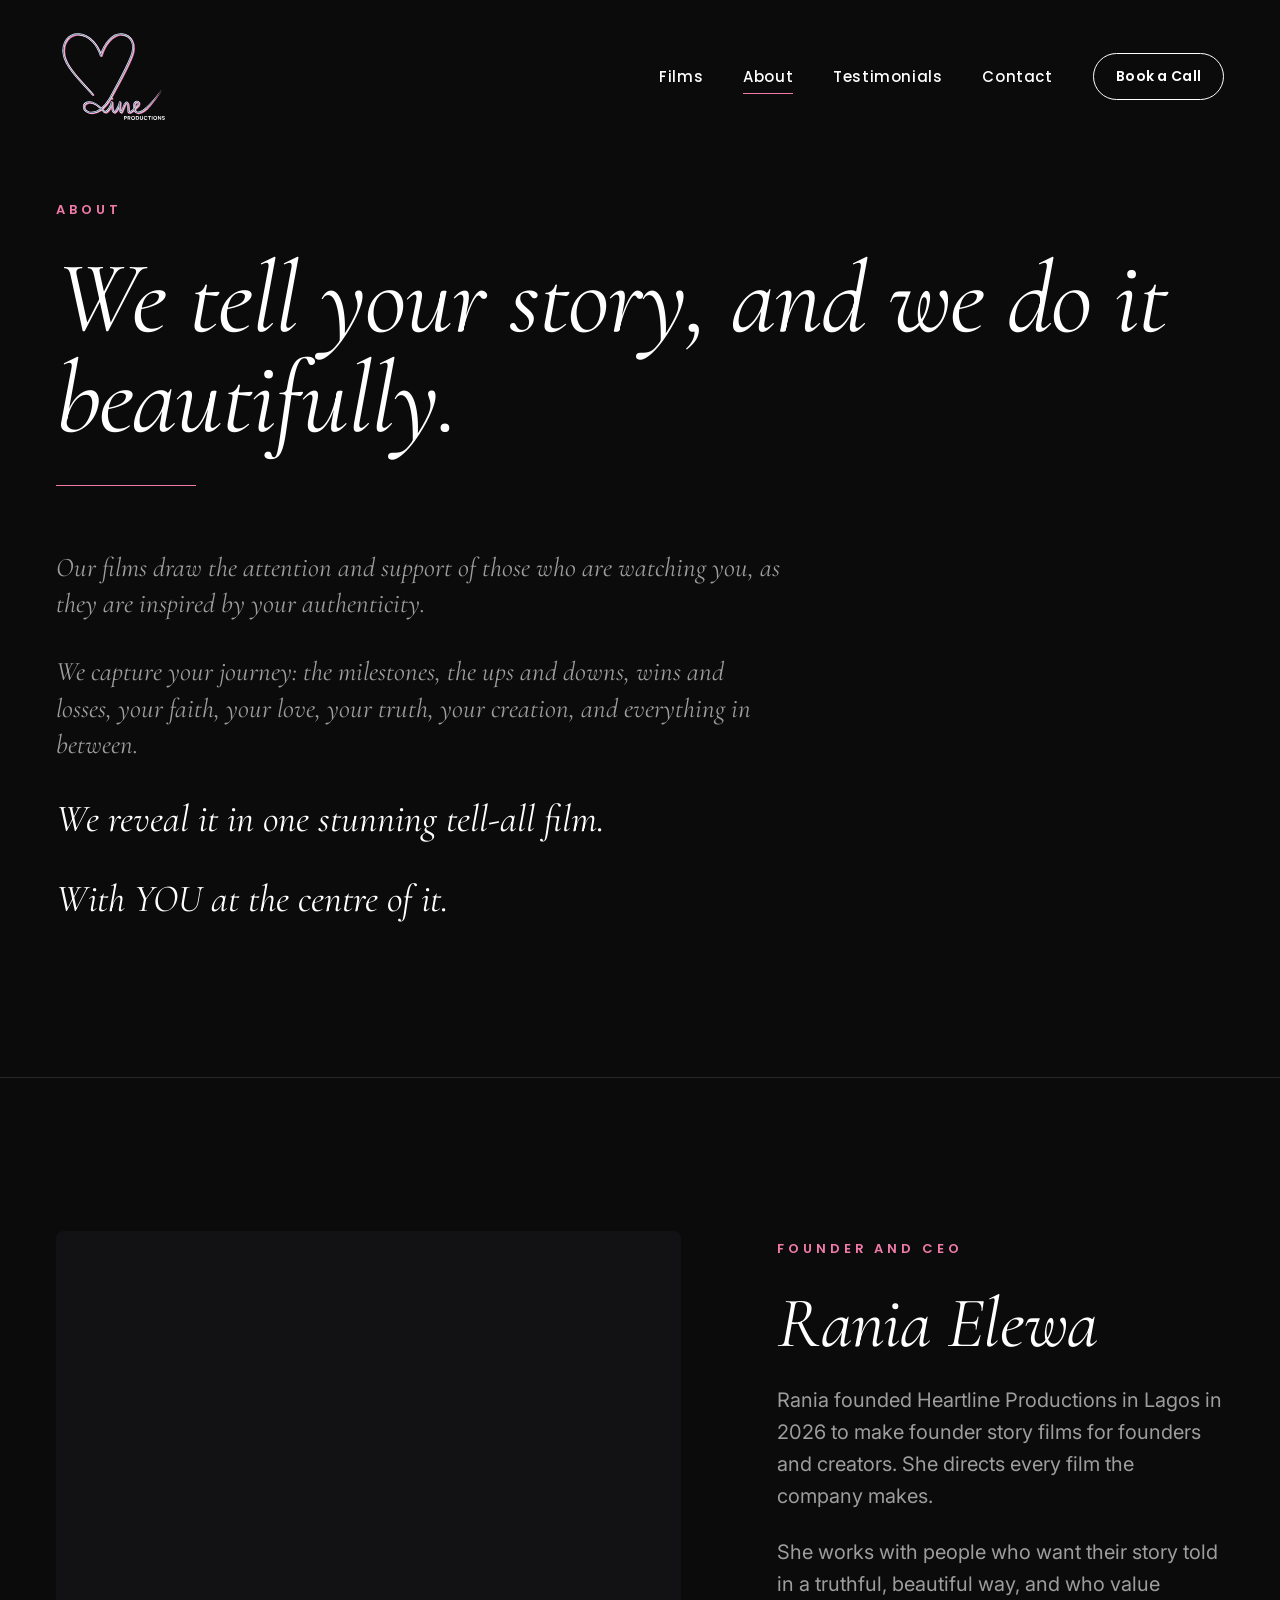
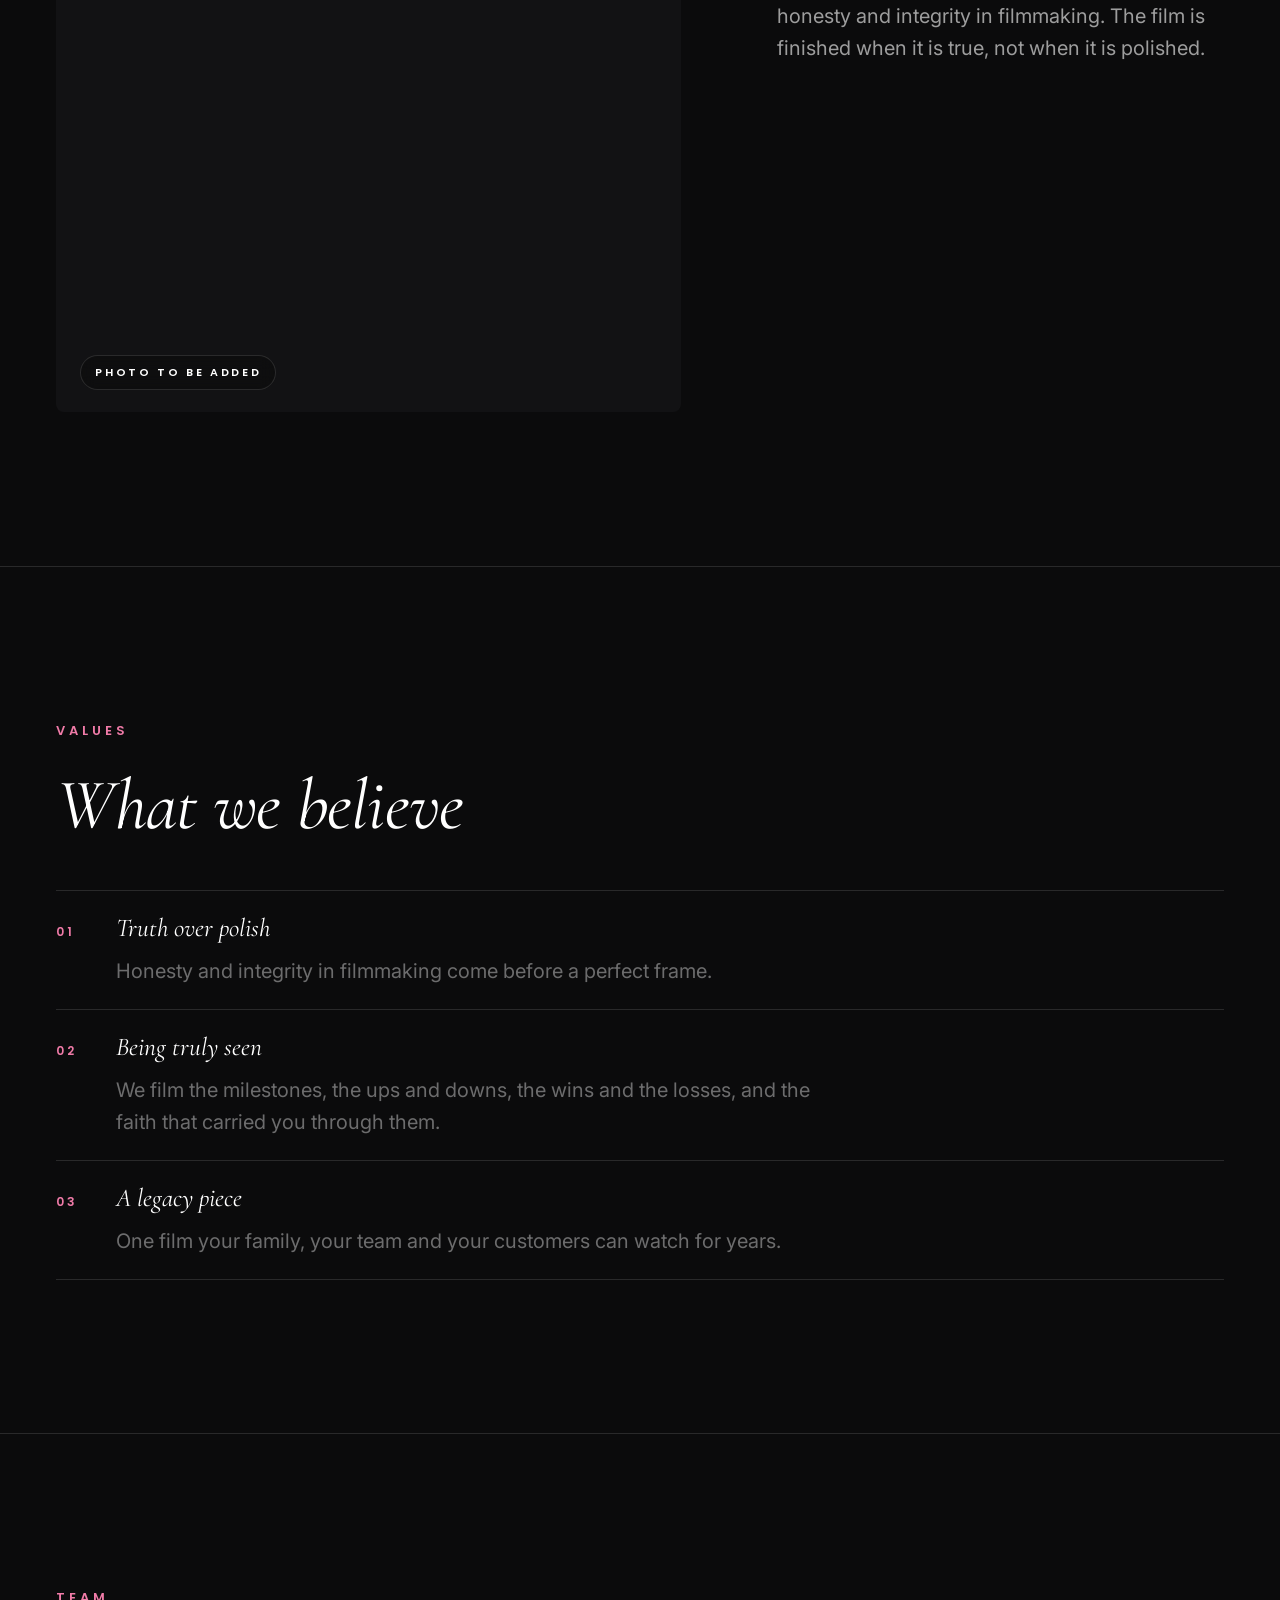
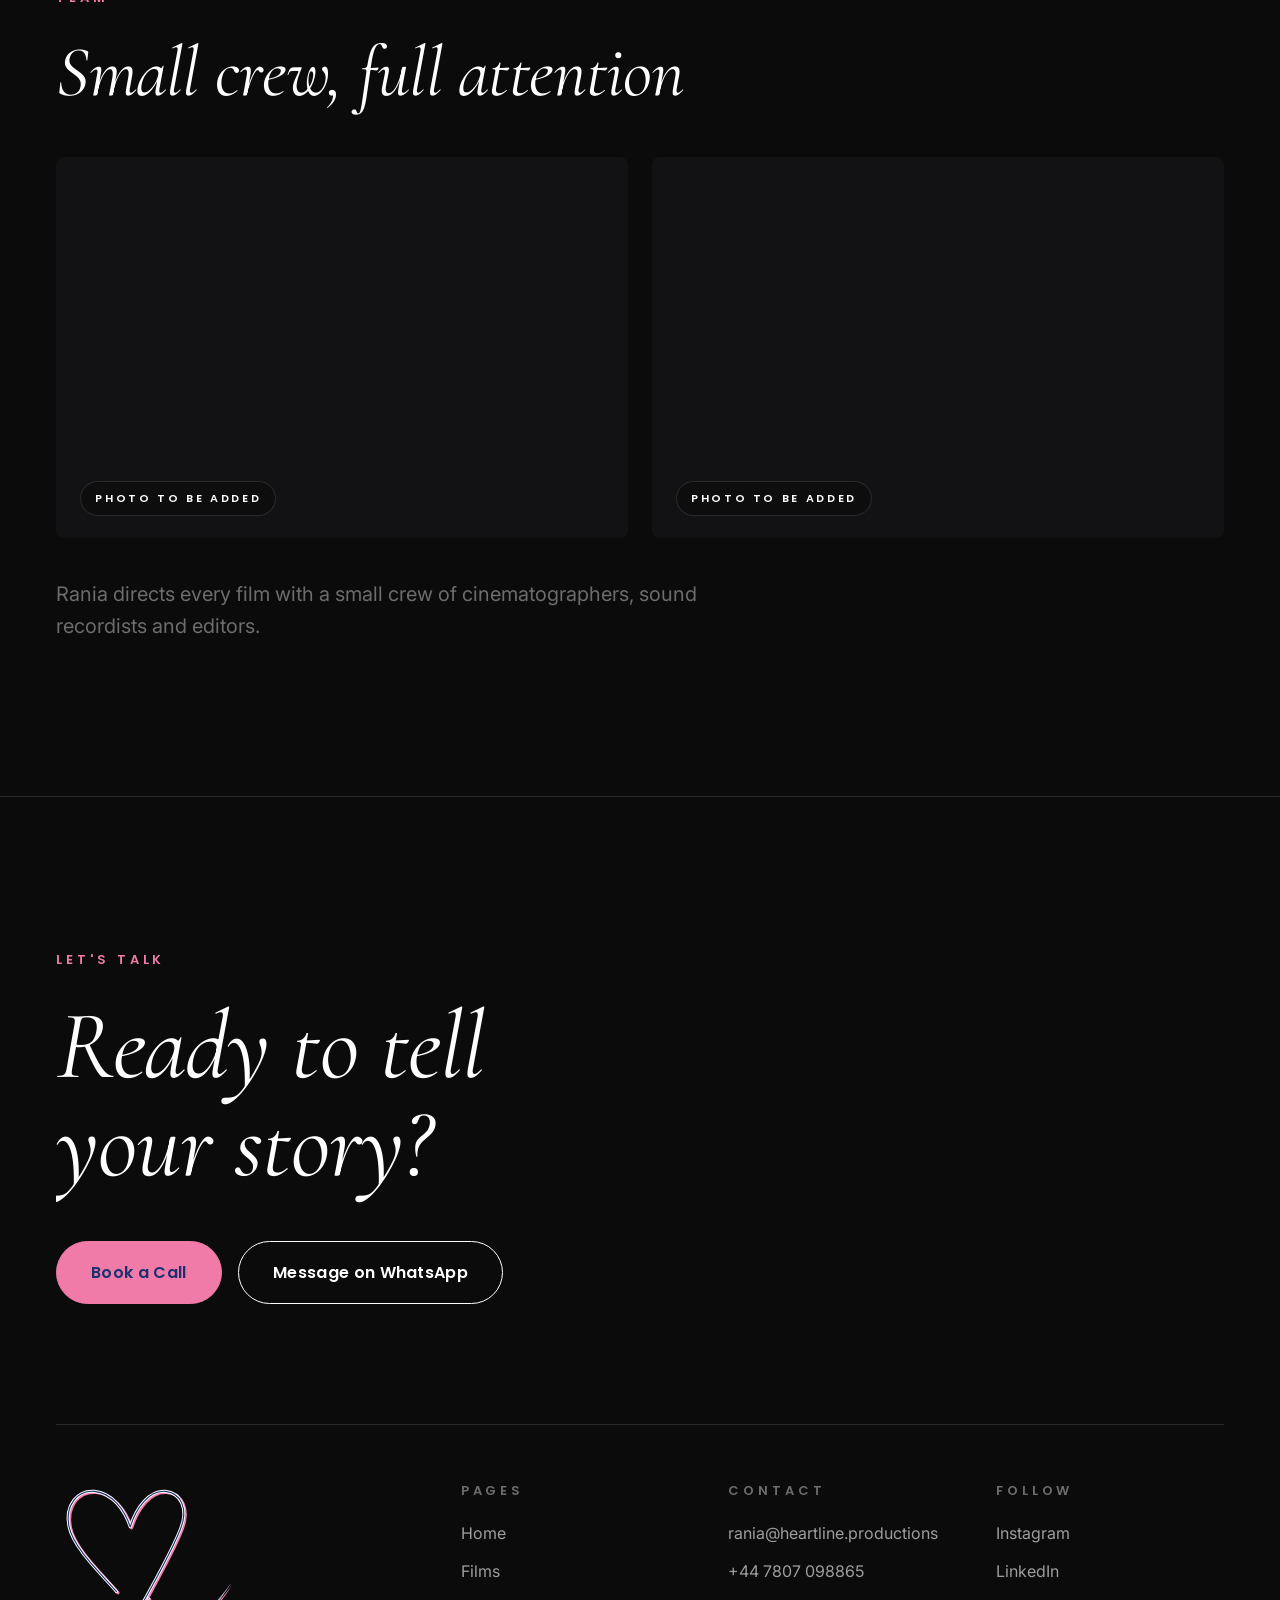
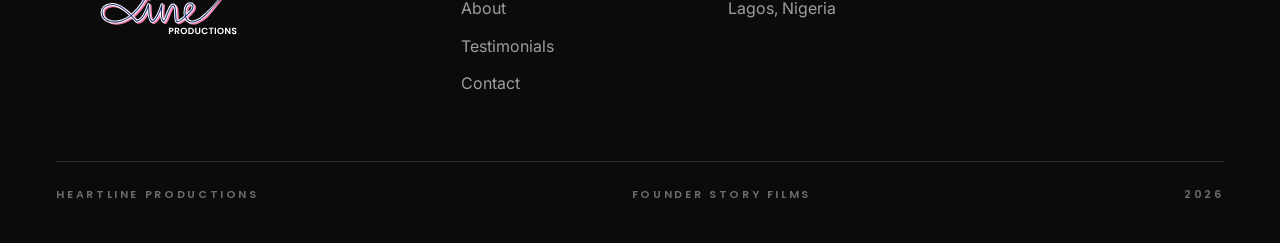
==== about.html @ 84ce0b1f "Heartline Productions website" ====
<!doctype html>
<html lang="en">
<head>
<meta charset="utf-8">
<meta name="viewport" content="width=device-width, initial-scale=1">
<title>About - Heartline Productions</title>
<meta name="description" content="Heartline Productions is Rania Elewa's film company in Lagos. We make founder story films for founders and creators, told truthfully and shot beautifully.">
<link rel="icon" href="favicon.svg">
<meta property="og:type" content="website">
<meta property="og:title" content="About - Heartline Productions">
<meta property="og:description" content="Heartline Productions is Rania Elewa's film company in Lagos. We make founder story films for founders and creators, told truthfully and shot beautifully.">
<meta property="og:image" content="assets/og.jpg">
<meta property="og:site_name" content="Heartline Productions">
<meta name="twitter:card" content="summary_large_image">
<meta name="twitter:title" content="About - Heartline Productions">
<meta name="twitter:description" content="Heartline Productions is Rania Elewa's film company in Lagos. We make founder story films for founders and creators, told truthfully and shot beautifully.">
<meta name="twitter:image" content="assets/og.jpg">
<link rel="preconnect" href="https://fonts.googleapis.com">
<link rel="preconnect" href="https://fonts.gstatic.com" crossorigin>
<link href="https://fonts.googleapis.com/css2?family=Cormorant+Garamond:ital,wght@0,400;1,400;1,500&family=Inter:wght@400;500&family=Poppins:wght@500;600&display=swap" rel="stylesheet">
<link rel="stylesheet" href="assets/site.css">
<style>
.about-intro{margin-top:56px;max-width:26ch}
  .about-copy{margin-top:64px;max-width:56ch}
  .about-copy .statement+.statement{margin-top:32px}
  .about-copy .statement.small{font-size:clamp(22px,2.1vw,30px);line-height:1.35;color:var(--ink-60)}
  .frame.portrait{aspect-ratio:4/5}
  /* .awaiting hides the not-yet-supplied photo. Drop the class and the frame-tag when the real image lands. */
  .frame.awaiting img{opacity:0}
  .frame.landscape{aspect-ratio:3/2}
  .founder-copy p{margin-top:24px}
  .team-note{margin-top:40px;max-width:52ch}
  .list-note{display:block;margin-top:10px;max-width:56ch}
  @media(min-width:900px){.founder-body{padding-top:8px}}
</style>
</head>
<body>
<!-- ===== HEADER (paste verbatim after <body>) ===== -->
<div class="cursor" aria-hidden="true"><div class="cursor-dot"></div><div class="cursor-ring"><span class="cursor-label"></span></div></div>
<header class="site-header" id="top">
  <div class="wrap header-row">
    <a class="logo" href="home.html" aria-label="Heartline Productions home"><img src="assets/logo-reverse.svg" alt="Heartline Productions" width="920" height="740"></a>
    <nav class="nav" aria-label="Primary">
      <a href="films.html">Films</a>
      <a href="about.html">About</a>
      <a href="testimonials.html">Testimonials</a>
      <a href="contact.html">Contact</a>
      <a class="btn small" href="contact.html#book">Book a Call</a>
    </nav>
    <button class="burger" aria-label="Open menu" aria-expanded="false" aria-controls="mobile-menu"><span></span><span></span></button>
  </div>
</header>
<div class="mobile-menu" id="mobile-menu" hidden>
  <nav aria-label="Mobile">
    <a href="home.html">Home</a>
    <a href="films.html">Films</a>
    <a href="about.html">About</a>
    <a href="testimonials.html">Testimonials</a>
    <a href="contact.html">Contact</a>
  </nav>
  <div class="mobile-menu-foot">
    <a href="mailto:rania@heartline.productions">rania@heartline.productions</a>
    <a href="https://wa.me/447807098865" target="_blank" rel="noopener">WhatsApp</a>
    <a href="https://instagram.com/heartlineproductions" target="_blank" rel="noopener">Instagram</a>
  </div>
</div>

<main>

  <!-- ===== PAGE HERO ===== -->
  <section class="page-hero">
    <div class="wrap">
      <p class="label">About</p>
      <h1 class="reveal-lines">We tell your story, and we do it beautifully.</h1>
      <div class="rule"></div>
      <div class="about-copy reveal-group">
        <p class="statement small reveal">Our films draw the attention and support of those who are watching you, as they are inspired by your authenticity.</p>
        <p class="statement small reveal">We capture your journey: the milestones, the ups and downs, wins and losses, your faith, your love, your truth, your creation, and everything in between.</p>
        <p class="statement reveal">We reveal it in one stunning tell-all film.</p>
        <p class="statement reveal">With YOU at the centre of it.</p>
      </div>
    </div>
  </section>

  <!-- ===== FOUNDER ===== -->
  <section>
    <div class="wrap">
      <div class="cols wide-left">
        <div class="reveal-group">
          <div class="frame portrait awaiting reveal">
            <img src="media/portrait-rania.jpg" alt="Rania Elewa, Founder and CEO">
            <span class="tag frame-tag">Photo to be added</span>
          </div>
        </div>
        <div class="founder-body">
          <p class="label">Founder and CEO</p>
          <h2 class="reveal-lines">Rania Elewa</h2>
          <div class="founder-copy reveal-group">
            <!-- DRAFT: replace -->
            <p class="reveal">Rania founded Heartline Productions in Lagos in 2026 to make founder story films for founders and creators. She directs every film the company makes.</p>
            <p class="reveal">She works with people who want their story told in a truthful, beautiful way, and who value honesty and integrity in filmmaking. The film is finished when it is true, not when it is polished.</p>
            <!-- /DRAFT -->
          </div>
        </div>
      </div>
    </div>
  </section>

  <!-- ===== VALUES ===== -->
  <section>
    <div class="wrap">
      <p class="label">Values</p>
      <h2 class="reveal-lines">What we believe</h2>
      <!-- DRAFT: replace -->
      <ul class="list mt-2 reveal-group">
        <li class="reveal">
          <span class="n">01</span>
          <span>
            <span class="t">Truth over polish</span>
            <span class="list-note muted">Honesty and integrity in filmmaking come before a perfect frame.</span>
          </span>
        </li>
        <li class="reveal">
          <span class="n">02</span>
          <span>
            <span class="t">Being truly seen</span>
            <span class="list-note muted">We film the milestones, the ups and downs, the wins and the losses, and the faith that carried you through them.</span>
          </span>
        </li>
        <li class="reveal">
          <span class="n">03</span>
          <span>
            <span class="t">A legacy piece</span>
            <span class="list-note muted">One film your family, your team and your customers can watch for years.</span>
          </span>
        </li>
      </ul>
      <!-- /DRAFT -->
    </div>
  </section>

  <!-- ===== TEAM ===== -->
  <section>
    <div class="wrap">
      <p class="label">Team</p>
      <h2 class="reveal-lines">Small crew, full attention</h2>
      <div class="grid-2 mt-2 reveal-group">
        <div class="frame landscape awaiting reveal">
          <img src="media/team-1.jpg" alt="Heartline Productions crew on set">
          <span class="tag frame-tag">Photo to be added</span>
        </div>
        <div class="frame landscape awaiting reveal">
          <img src="media/team-2.jpg" alt="Heartline Productions crew on set">
          <span class="tag frame-tag">Photo to be added</span>
        </div>
      </div>
      <!-- DRAFT: replace -->
      <p class="team-note muted reveal">Rania directs every film with a small crew of cinematographers, sound recordists and editors.</p>
      <!-- /DRAFT -->
    </div>
  </section>

</main>

<!-- ===== FOOTER (paste verbatim before </body>) ===== -->
<footer class="site-footer" id="book">
  <div class="wrap">
    <p class="label">Let's talk</p>
    <h2 class="footer-title reveal-lines">Ready to tell your story?</h2>
    <div class="footer-actions reveal-group">
      <a class="btn pink reveal" href="contact.html#book">Book a Call</a>
      <a class="btn reveal" href="https://wa.me/447807098865" target="_blank" rel="noopener">Message on WhatsApp</a>
    </div>
    <div class="footer-grid">
      <div class="footer-brand"><img src="assets/logo-reverse.svg" alt="Heartline Productions" width="920" height="740"></div>
      <div class="footer-col">
        <p class="label muted">Pages</p>
        <a href="home.html">Home</a><a href="films.html">Films</a><a href="about.html">About</a><a href="testimonials.html">Testimonials</a><a href="contact.html">Contact</a>
      </div>
      <div class="footer-col">
        <p class="label muted">Contact</p>
        <a href="mailto:rania@heartline.productions">rania@heartline.productions</a>
        <a href="https://wa.me/447807098865" target="_blank" rel="noopener">+44 7807 098865</a>
        <span>Lagos, Nigeria</span>
      </div>
      <div class="footer-col">
        <p class="label muted">Follow</p>
        <a href="https://instagram.com/heartlineproductions" target="_blank" rel="noopener">Instagram</a>
        <a href="#" data-pending="linkedin">LinkedIn</a>
      </div>
    </div>
    <div class="footer-base">
      <span>Heartline Productions</span>
      <span>Founder story films</span>
      <span>2026</span>
    </div>
  </div>
</footer>
<script src="https://cdnjs.cloudflare.com/ajax/libs/gsap/3.12.5/gsap.min.js"></script>
<script src="https://cdnjs.cloudflare.com/ajax/libs/gsap/3.12.5/ScrollTrigger.min.js"></script>
<script src="https://cdn.jsdelivr.net/npm/lenis@1.1.18/dist/lenis.min.js"></script>
<script src="assets/site.js"></script>
</body>
</html>
---- assets/site.css ----
/* Heartline Productions - shared styles. Spec: design/site-spec.md */
:root{
  --bg:#0B0B0C;--bg-2:#121214;--line:rgba(255,255,255,.12);
  --ink:#FFFFFF;--ink-60:rgba(255,255,255,.6);--ink-40:rgba(255,255,255,.4);
  --pink:#F07BA8;--navy:#1A306F;--cream:#F5EFE6;
  --serif:'Cormorant Garamond',Georgia,'Times New Roman',serif;
  --sans:Inter,system-ui,-apple-system,'Segoe UI',sans-serif;
  --caps:Poppins,Inter,system-ui,sans-serif;
  --pad:clamp(20px,4.4vw,64px);--sec:clamp(96px,12vw,180px);
  --ease:cubic-bezier(.22,1,.36,1);
}
*{box-sizing:border-box;margin:0;padding:0}
html{scroll-behavior:auto;-webkit-text-size-adjust:100%}
html.lenis,html.lenis body{height:auto}
.lenis.lenis-smooth{scroll-behavior:auto!important}
.lenis.lenis-stopped{overflow:hidden}
body{background:var(--bg);color:var(--ink-60);font:400 17px/1.6 var(--sans);-webkit-font-smoothing:antialiased;overflow-x:hidden}
@media(min-width:900px){body{font-size:20px}}
img,video{display:block;max-width:100%;height:auto}
a{color:inherit;text-decoration:none}
button{font:inherit;color:inherit;background:none;border:0;cursor:pointer}
::selection{background:var(--pink);color:#0B0B0C}
.wrap{max-width:1320px;margin:0 auto;padding:0 var(--pad)}
section{padding:var(--sec) 0;position:relative}
section+section{border-top:1px solid var(--line)}
h1,h2,h3,.serif{font-family:var(--serif);font-weight:400;font-style:italic;color:var(--ink);letter-spacing:-.01em}
h1{font-size:clamp(56px,10.4vw,150px);line-height:.98}
h2{font-size:clamp(40px,5.6vw,84px);line-height:1.02}
h3{font-size:clamp(28px,3vw,44px);line-height:1.1}
.statement{font-family:var(--serif);font-style:italic;font-size:clamp(28px,3vw,44px);line-height:1.25;color:var(--ink)}
p.lead{color:var(--ink);font-size:clamp(19px,1.6vw,24px)}
.label{font:600 13px var(--caps);letter-spacing:.3em;text-transform:uppercase;color:var(--pink);margin-bottom:28px}
.label.muted{color:var(--ink-40)}
.rule{width:140px;height:1px;background:var(--pink);margin:36px 0}
.rule.center{margin-left:auto;margin-right:auto}
.tag{display:inline-block;font:600 11px var(--caps);letter-spacing:.24em;text-transform:uppercase;color:var(--ink);border:1px solid var(--line);border-radius:999px;padding:8px 14px}
.tag.pink{border-color:var(--pink);color:var(--pink)}
.muted{color:var(--ink-40)}
.ink{color:var(--ink)}

/* buttons */
.btn{position:relative;display:inline-flex;align-items:center;justify-content:center;gap:12px;border:1px solid var(--ink);border-radius:999px;padding:18px 34px;font:600 16px var(--caps);color:var(--ink);letter-spacing:.02em;transition:color .35s var(--ease),background-color .35s var(--ease),transform .5s var(--ease);will-change:transform;white-space:nowrap}
.btn:hover{background:var(--ink);color:#0B0B0C}
.btn.small{padding:12px 22px;font-size:14px}
.btn.pink{background:var(--pink);border-color:var(--pink);color:var(--navy)}
.btn.pink:hover{background:var(--ink);border-color:var(--ink);color:#0B0B0C}
.btn.wide{width:100%}

/* header */
.site-header{position:fixed;inset:0 0 auto 0;z-index:50;padding:28px 0;transition:transform .6s var(--ease),background-color .4s,padding .4s}
.site-header.is-scrolled{background:rgba(11,11,12,.72);backdrop-filter:blur(14px);-webkit-backdrop-filter:blur(14px);border-bottom:1px solid var(--line);padding:12px 0}
.site-header.is-hidden{transform:translateY(-110%)}
.header-row{display:flex;align-items:center;justify-content:space-between;gap:24px}
.logo img{height:64px;width:auto;transition:height .4s}
@media(min-width:900px){.logo img{height:96px}.site-header.is-scrolled .logo img{height:64px}}
.nav{display:none;align-items:center;gap:40px;font:500 15px var(--caps);letter-spacing:.04em;color:var(--ink)}
.nav a:not(.btn){position:relative;padding:6px 0}
.nav a:not(.btn)::after{content:"";position:absolute;left:0;right:0;bottom:0;height:1px;background:var(--pink);transform:scaleX(0);transform-origin:right;transition:transform .4s var(--ease)}
.nav a:not(.btn):hover::after,.nav a[aria-current="page"]::after{transform:scaleX(1);transform-origin:left}
@media(min-width:900px){.nav{display:flex}}
.burger{width:44px;height:44px;display:flex;flex-direction:column;align-items:center;justify-content:center;gap:7px}
.burger span{width:26px;height:1.5px;background:var(--ink);transition:transform .4s var(--ease)}
.burger[aria-expanded="true"] span:first-child{transform:translateY(4px) rotate(45deg)}
.burger[aria-expanded="true"] span:last-child{transform:translateY(-4.5px) rotate(-45deg)}
@media(min-width:900px){.burger{display:none}}
.mobile-menu{position:fixed;inset:0;z-index:40;background:var(--bg);padding:140px var(--pad) 40px;display:flex;flex-direction:column;justify-content:space-between}
.mobile-menu[hidden]{display:none}
.mobile-menu nav{display:flex;flex-direction:column;gap:18px}
.mobile-menu nav a{font:400 italic 56px/1 var(--serif);color:var(--ink);opacity:0;transform:translateY(20px)}
.mobile-menu.is-open nav a{animation:menuIn .7s var(--ease) forwards}
.mobile-menu nav a:nth-child(2){animation-delay:.05s}.mobile-menu nav a:nth-child(3){animation-delay:.1s}.mobile-menu nav a:nth-child(4){animation-delay:.15s}.mobile-menu nav a:nth-child(5){animation-delay:.2s}
@keyframes menuIn{to{opacity:1;transform:none}}
.mobile-menu-foot{display:flex;flex-direction:column;gap:10px;font-size:15px;color:var(--ink-60)}

/* cursor */
.cursor{position:fixed;left:0;top:0;z-index:100;pointer-events:none;display:none}
@media(pointer:fine){.cursor{display:block}body.has-cursor{cursor:none}body.has-cursor a,body.has-cursor button{cursor:none}}
.cursor-dot{position:absolute;width:8px;height:8px;margin:-4px 0 0 -4px;border-radius:50%;background:var(--ink);mix-blend-mode:difference}
.cursor-ring{position:absolute;width:36px;height:36px;margin:-18px 0 0 -18px;border:1px solid rgba(255,255,255,.7);border-radius:50%;display:flex;align-items:center;justify-content:center;transition:width .35s var(--ease),height .35s var(--ease),margin .35s var(--ease),background-color .35s,border-color .35s}
.cursor.is-hover .cursor-ring{width:64px;height:64px;margin:-32px 0 0 -32px;border-color:var(--pink)}
.cursor.has-label .cursor-ring{width:84px;height:84px;margin:-42px 0 0 -42px;background:rgba(240,123,168,.92);border-color:var(--pink)}
.cursor.has-label .cursor-dot{opacity:0}
.cursor-label{font:600 11px var(--caps);letter-spacing:.2em;text-transform:uppercase;color:var(--navy)}

/* hero */
.hero{min-height:100svh;display:flex;align-items:center;justify-content:center;text-align:center;padding:160px 0 120px;overflow:hidden;border:0}
.hero-media{position:absolute;inset:0;z-index:0}
.hero-media video,.hero-media img{width:100%;height:100%;object-fit:cover;transform:scale(1.08)}
.hero-media::after{content:"";position:absolute;inset:0;background:radial-gradient(ellipse at center,rgba(0,0,0,0) 30%,rgba(0,0,0,.55) 100%),linear-gradient(180deg,rgba(11,11,12,.35) 0%,rgba(11,11,12,0) 30%,rgba(11,11,12,0) 60%,var(--bg) 100%)}
.hero-inner{position:relative;z-index:1;max-width:1100px;padding:0 var(--pad)}
.hero .word{display:inline-block;opacity:0;transform:translateY(.35em)}
.hero .rule{width:0}
.hero-sub{margin-top:8px;font-size:clamp(17px,1.5vw,20px);opacity:0}
.hero-actions{margin-top:40px;opacity:0}
.scroll-cue{position:absolute;left:50%;bottom:36px;transform:translateX(-50%);z-index:1;width:1px;height:56px;background:linear-gradient(180deg,var(--ink),transparent);opacity:.6;animation:cue 2.2s var(--ease) infinite}
@keyframes cue{0%{transform:translate(-50%,-20px) scaleY(0);transform-origin:top}40%{transform:translate(-50%,0) scaleY(1);transform-origin:top}100%{transform:translate(-50%,30px) scaleY(0);transform-origin:bottom}}

/* page hero (inner pages) */
.page-hero{padding:200px 0 var(--sec);border:0}
.page-hero h1{font-size:clamp(48px,8vw,120px)}

/* reveals */
.reveal{opacity:0;transform:translateY(32px)}
.reveal-lines .line{display:block;overflow:hidden;padding-bottom:.2em;margin-bottom:-.2em}
.reveal-lines .line>span{display:block;transform:translateY(140%)}
html.no-motion .cursor{display:none}
html.no-motion .reveal,html.no-motion .hero .word,html.no-motion .hero-sub,html.no-motion .hero-actions{opacity:1;transform:none}
html.no-motion .hero .rule{width:140px}
html.no-motion .reveal-lines .line>span{transform:none}

/* media frames */
.frame{position:relative;border-radius:8px;overflow:hidden;background:var(--bg-2)}
.frame.wide{aspect-ratio:21/9}
.frame.video{aspect-ratio:16/9}
.frame video,.frame img,.frame iframe{position:absolute;inset:0;width:100%;height:100%;object-fit:cover;border:0}
.frame .frame-tag{position:absolute;left:24px;bottom:22px;z-index:2;background:rgba(11,11,12,.55);backdrop-filter:blur(8px);-webkit-backdrop-filter:blur(8px)}

/* film cards */
.film-grid{display:grid;gap:32px}
@media(min-width:760px){.film-grid{grid-template-columns:repeat(3,1fr)}}
.film-card{display:block;position:relative}
.film-card .frame{aspect-ratio:4/5}
.film-card .frame img,.film-card .frame video{transition:transform 1.2s var(--ease),opacity .6s}
.film-card .frame video{opacity:0}
.film-card:hover .frame img{transform:scale(1.05)}
.film-card:hover .frame video{opacity:1}
.film-card .film-meta{margin-top:20px;display:flex;flex-direction:column;gap:8px}
.film-card .film-title{font:400 italic clamp(26px,2.2vw,32px)/1.1 var(--serif);color:var(--ink);background-image:linear-gradient(var(--pink),var(--pink));background-size:0 1px;background-repeat:no-repeat;background-position:0 100%;transition:background-size .5s var(--ease)}
.film-card:hover .film-title{background-size:100% 1px}
.film-card .film-client{font:600 12px var(--caps);letter-spacing:.24em;text-transform:uppercase;color:var(--ink-40)}

/* marquee */
.marquee{overflow:hidden;white-space:nowrap;padding:48px 0;border-top:1px solid var(--line);border-bottom:1px solid var(--line)}
.marquee-track{display:inline-flex;gap:0;animation:marquee 40s linear infinite}
.marquee span{font:400 italic clamp(48px,6.6vw,96px)/1 var(--serif);color:var(--ink);padding-right:64px}
.marquee span i{font-style:normal;color:var(--pink);margin:0 8px}
@keyframes marquee{to{transform:translateX(-50%)}}
html.no-motion .marquee-track{animation:none}

/* two-column layouts */
.cols{display:grid;gap:48px}
@media(min-width:900px){.cols{grid-template-columns:1fr 1fr;gap:96px}.cols.wide-left{grid-template-columns:1.4fr 1fr}.cols.wide-right{grid-template-columns:1fr 1.4fr}}
.stack>*+*{margin-top:24px}
.list{list-style:none}
.list li{padding:22px 0;border-top:1px solid var(--line);display:flex;gap:24px;align-items:baseline}
.list li:last-child{border-bottom:1px solid var(--line)}
.list .n{font:600 12px var(--caps);letter-spacing:.24em;color:var(--pink);min-width:36px}
.list .t{font:400 italic clamp(22px,2vw,30px)/1.2 var(--serif);color:var(--ink)}

/* forms */
.form{display:grid;gap:22px}
@media(min-width:760px){.form{grid-template-columns:1fr 1fr}.form .full{grid-column:1/-1}}
.field label{display:block;font:600 12px var(--caps);letter-spacing:.24em;text-transform:uppercase;color:var(--ink-40);margin-bottom:10px}
.field input,.field textarea{width:100%;background:transparent;border:0;border-bottom:1px solid var(--line);padding:14px 0;font:400 18px var(--sans);color:var(--ink);border-radius:0;transition:border-color .3s}
.field input:focus,.field textarea:focus{outline:none;border-bottom-color:var(--pink)}
.field input::placeholder,.field textarea::placeholder{color:var(--ink-40)}
.field textarea{min-height:120px;resize:vertical}
.field .count{font:400 12px var(--sans);color:var(--ink-40);text-align:right;margin-top:6px}
.field.error input,.field.error textarea{border-bottom-color:var(--pink)}
.field .err{display:none;font-size:13px;color:var(--pink);margin-top:8px}
.field.error .err{display:block}
.form-status{grid-column:1/-1;min-height:24px;font-size:15px;color:var(--ink)}
.hp{position:absolute;left:-9999px;opacity:0;height:0;overflow:hidden}

/* footer */
.site-footer{padding:var(--sec) 0 40px;border-top:1px solid var(--line);position:relative}
.footer-title{font-size:clamp(48px,7.6vw,112px);line-height:1;max-width:14ch}
.footer-actions{display:flex;flex-wrap:wrap;gap:16px;margin-top:48px}
.footer-grid{display:grid;gap:40px;margin-top:120px;padding-top:56px;border-top:1px solid var(--line)}
@media(min-width:760px){.footer-grid{grid-template-columns:1.6fr 1fr 1fr 1fr}}
.footer-brand img{height:160px;width:auto}
.footer-col{display:flex;flex-direction:column;gap:12px;font-size:16px;color:var(--ink-60)}
.footer-col .label{margin-bottom:8px}
.footer-col a{transition:color .3s}
.footer-col a:hover{color:var(--pink)}
.footer-base{display:flex;flex-wrap:wrap;justify-content:space-between;gap:12px;margin-top:64px;padding-top:24px;border-top:1px solid var(--line);font:600 11px var(--caps);letter-spacing:.24em;text-transform:uppercase;color:var(--ink-40)}

/* utility */
.center{text-align:center}
.mt-0{margin-top:0}.mt-1{margin-top:24px}.mt-2{margin-top:48px}.mt-3{margin-top:96px}
.maxw{max-width:60ch}
.grid-2{display:grid;gap:24px}
@media(min-width:760px){.grid-2{grid-template-columns:1fr 1fr}}
.empty-state{padding:clamp(48px,6vw,96px);border:1px solid var(--line);border-radius:8px;text-align:center}
@media(prefers-reduced-motion:reduce){.scroll-cue,.marquee-track{animation:none}}

/* home opening: logo draws, pink ink bleeds, logo glides to the header (design/site-spec.md) */
#intro{position:fixed;inset:0;z-index:60;background:var(--bg);display:none;align-items:center;justify-content:center;overflow:hidden}
html.intro-active #intro{display:flex}
#intro.is-done{display:none!important}
.intro-logo{position:absolute;width:min(760px,82vw);left:50%;top:50%;transform:translate(-50%,-50%);transform-origin:0 0;will-change:transform,filter,opacity}
.intro-logo svg{display:block;width:100%;height:auto;overflow:visible}
.intro-logo .st{fill:none;stroke-width:14;stroke-linecap:round;stroke-linejoin:round;visibility:hidden}
.intro-logo .core{fill:none;stroke:#1A306F;stroke-width:5;stroke-linecap:round;stroke-linejoin:round;visibility:hidden}
.intro-logo.is-ready .st,.intro-logo.is-ready .core{visibility:visible}
.intro-logo .caps{fill:#fff;opacity:0}
.intro-logo .tl,.intro-logo .dt{opacity:0;transform-box:fill-box;transform-origin:center}
.intro-logo.bleed{opacity:0}
.intro-logo.bleed .st{stroke:var(--pink)}
.intro-logo.bleed .core,.intro-logo.bleed .caps{display:none}
.intro-logo.bleed .tl,.intro-logo.bleed .dt{fill:var(--pink)}
.intro-wash{position:absolute;inset:0;background:radial-gradient(circle at 50% 55%,rgba(240,123,168,.9),rgba(240,123,168,0) 60%);opacity:0;transform-origin:center}
html.intro-pending .site-header .logo img{opacity:0}
.hero h1 .l1,.hero h1 .l2{display:block}
html.intro-active .hero .label,html.intro-active .hero h1 .l1,html.intro-active .hero h1 .l2,html.intro-active .hero .rule,html.intro-active .hero-sub,html.intro-active .hero-actions{opacity:0}
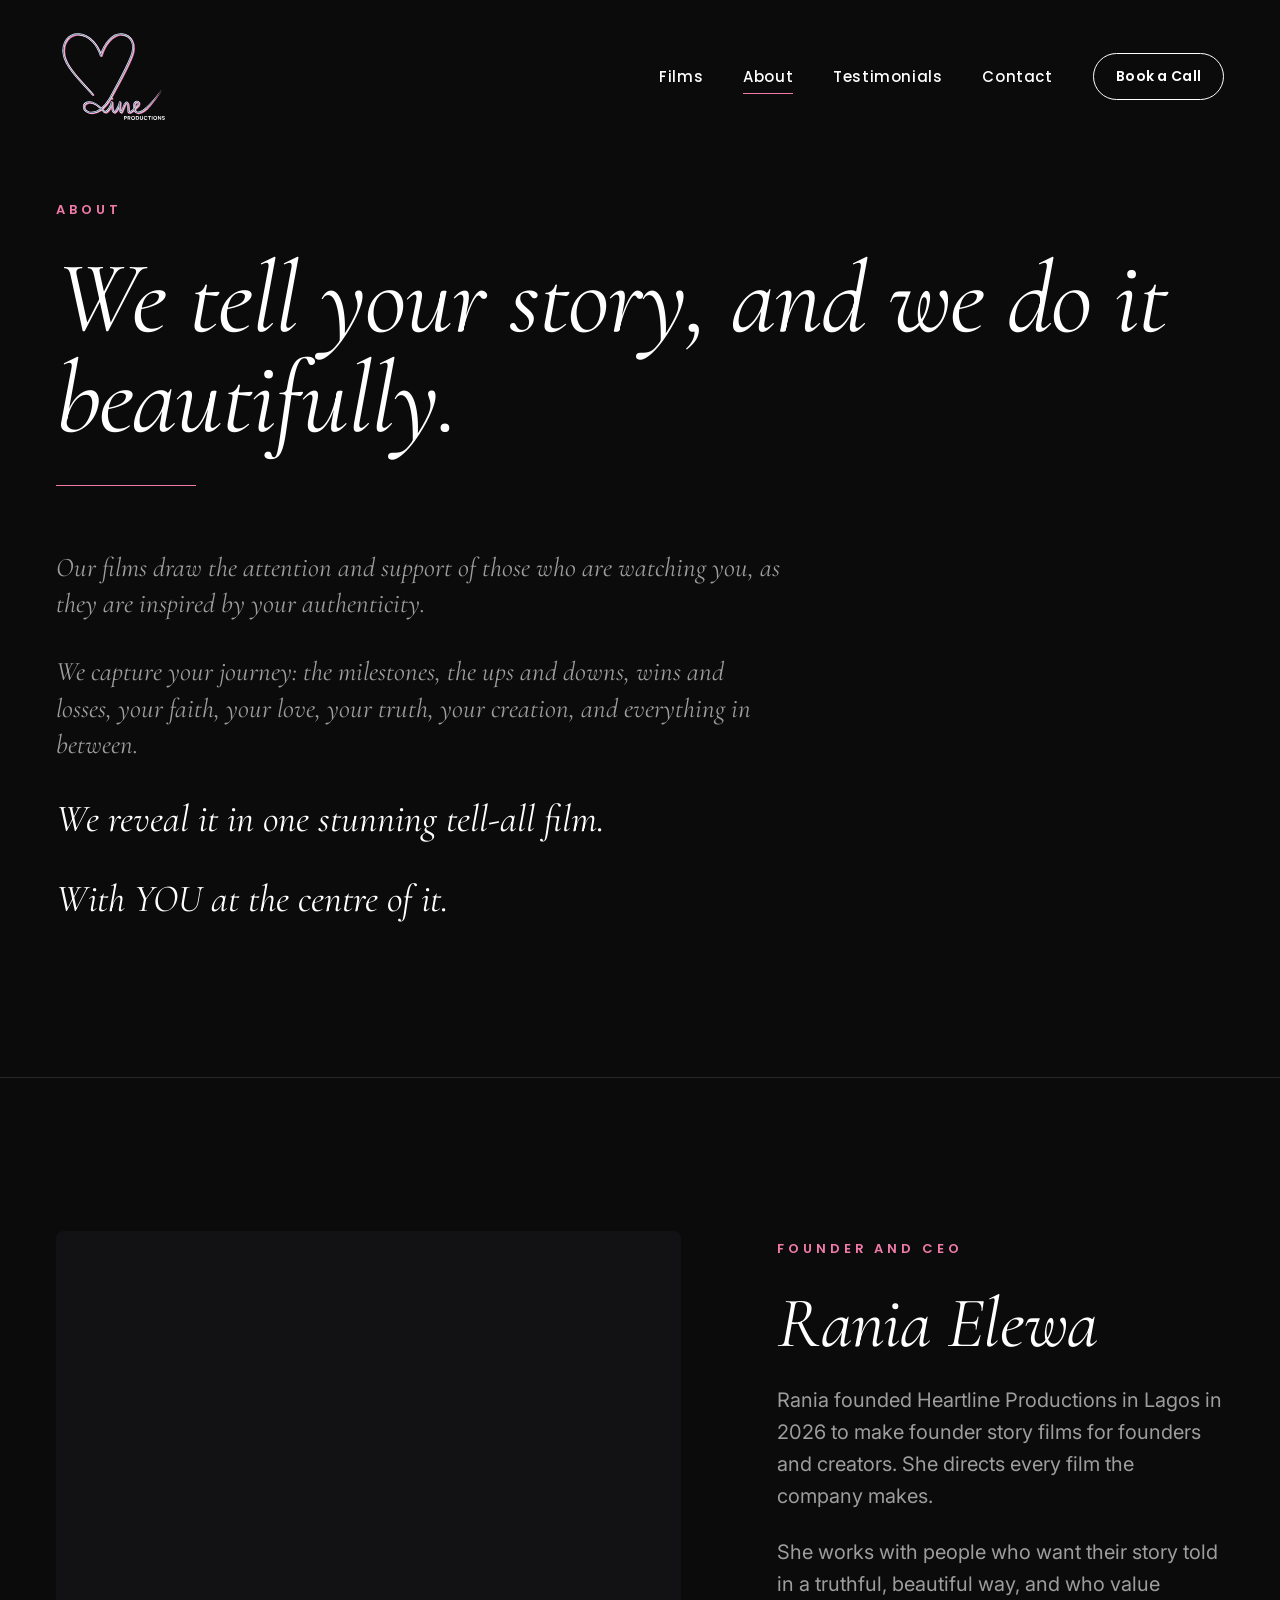
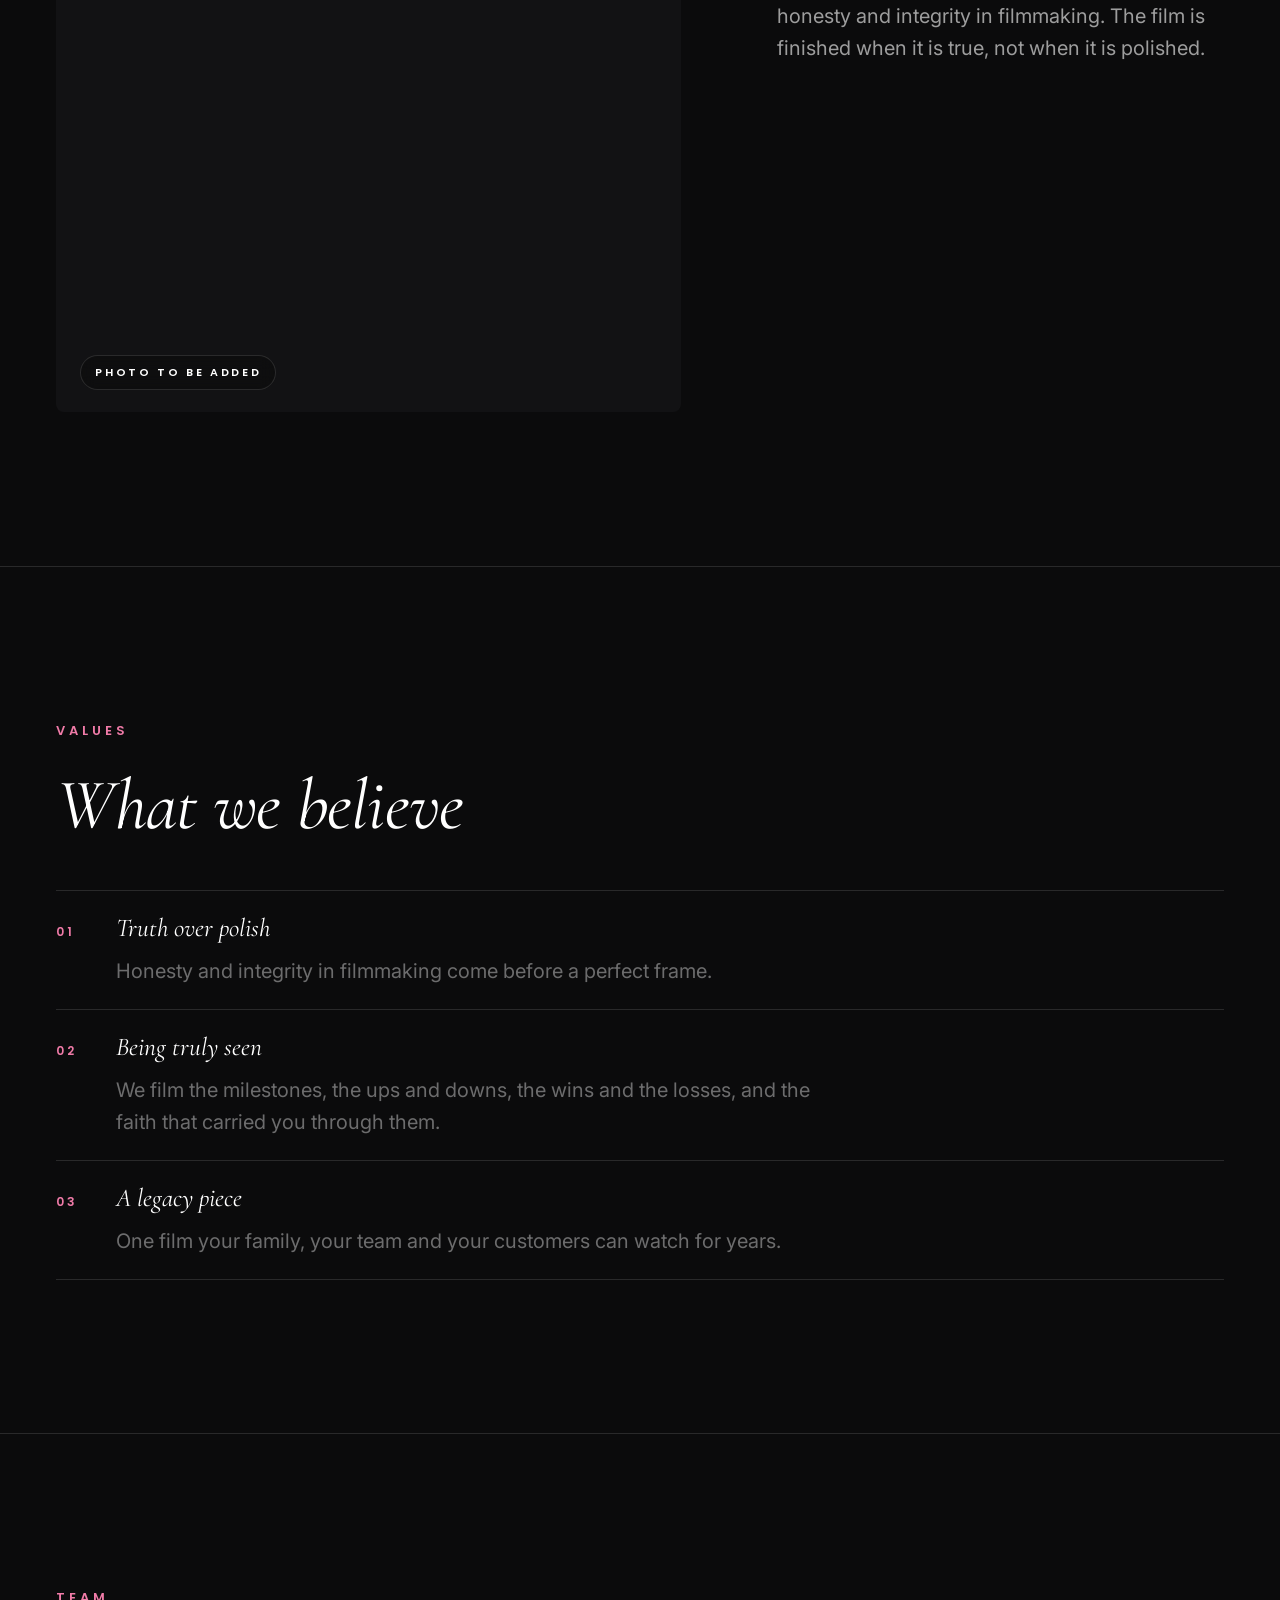
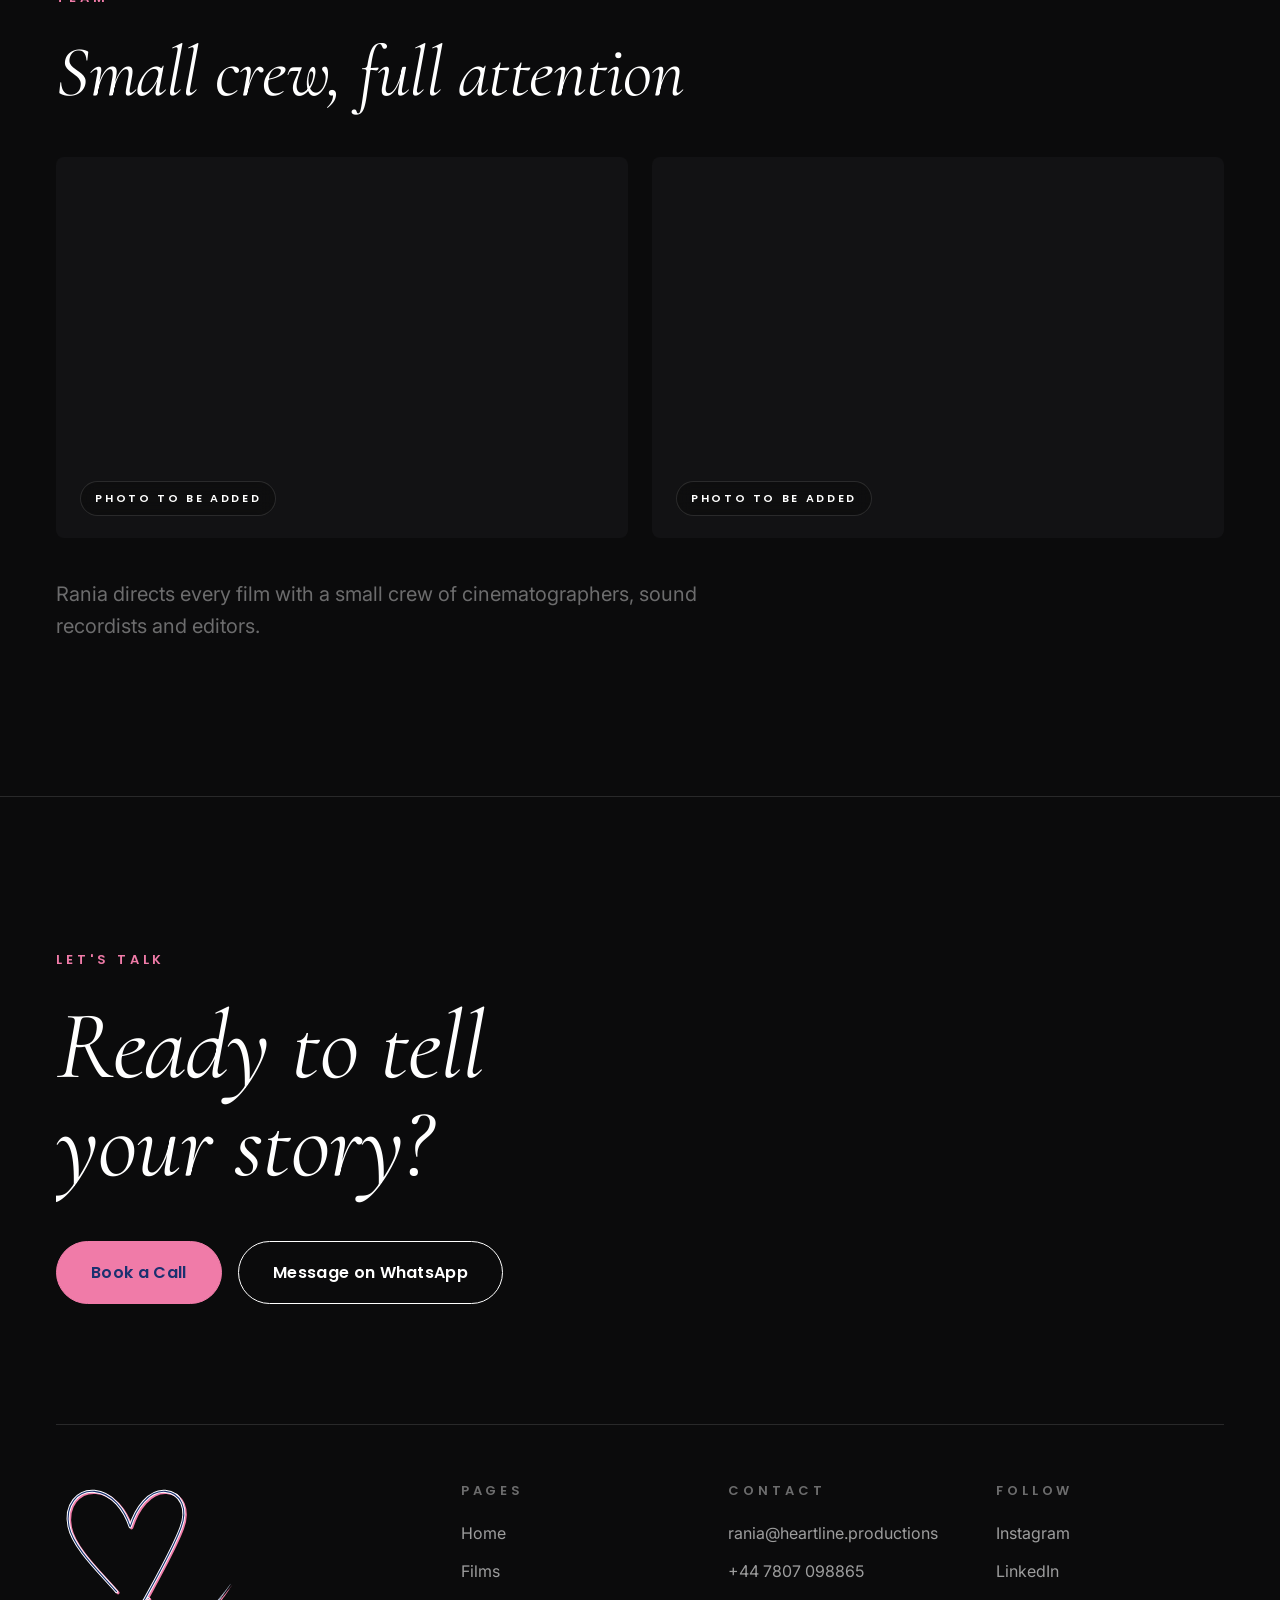
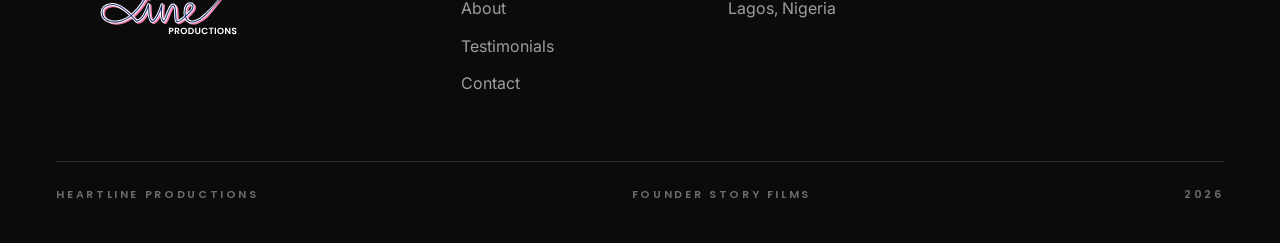
==== commit 1da8fd42: "Clean URLs: /home instead of /home.html, links updated" ====
--- a/about.html
+++ b/about.html
@@ -39,24 +39,24 @@
 <div class="cursor" aria-hidden="true"><div class="cursor-dot"></div><div class="cursor-ring"><span class="cursor-label"></span></div></div>
 <header class="site-header" id="top">
   <div class="wrap header-row">
-    <a class="logo" href="home.html" aria-label="Heartline Productions home"><img src="assets/logo-reverse.svg" alt="Heartline Productions" width="920" height="740"></a>
+    <a class="logo" href="/home" aria-label="Heartline Productions home"><img src="assets/logo-reverse.svg" alt="Heartline Productions" width="920" height="740"></a>
     <nav class="nav" aria-label="Primary">
-      <a href="films.html">Films</a>
-      <a href="about.html">About</a>
-      <a href="testimonials.html">Testimonials</a>
-      <a href="contact.html">Contact</a>
-      <a class="btn small" href="contact.html#book">Book a Call</a>
+      <a href="/films">Films</a>
+      <a href="/about">About</a>
+      <a href="/testimonials">Testimonials</a>
+      <a href="/contact">Contact</a>
+      <a class="btn small" href="/contact#book">Book a Call</a>
     </nav>
     <button class="burger" aria-label="Open menu" aria-expanded="false" aria-controls="mobile-menu"><span></span><span></span></button>
   </div>
 </header>
 <div class="mobile-menu" id="mobile-menu" hidden>
   <nav aria-label="Mobile">
-    <a href="home.html">Home</a>
-    <a href="films.html">Films</a>
-    <a href="about.html">About</a>
-    <a href="testimonials.html">Testimonials</a>
-    <a href="contact.html">Contact</a>
+    <a href="/home">Home</a>
+    <a href="/films">Films</a>
+    <a href="/about">About</a>
+    <a href="/testimonials">Testimonials</a>
+    <a href="/contact">Contact</a>
   </nav>
   <div class="mobile-menu-foot">
     <a href="mailto:rania@heartline.productions">rania@heartline.productions</a>
@@ -168,14 +168,14 @@
     <p class="label">Let's talk</p>
     <h2 class="footer-title reveal-lines">Ready to tell your story?</h2>
     <div class="footer-actions reveal-group">
-      <a class="btn pink reveal" href="contact.html#book">Book a Call</a>
+      <a class="btn pink reveal" href="/contact#book">Book a Call</a>
       <a class="btn reveal" href="https://wa.me/447807098865" target="_blank" rel="noopener">Message on WhatsApp</a>
     </div>
     <div class="footer-grid">
       <div class="footer-brand"><img src="assets/logo-reverse.svg" alt="Heartline Productions" width="920" height="740"></div>
       <div class="footer-col">
         <p class="label muted">Pages</p>
-        <a href="home.html">Home</a><a href="films.html">Films</a><a href="about.html">About</a><a href="testimonials.html">Testimonials</a><a href="contact.html">Contact</a>
+        <a href="/home">Home</a><a href="/films">Films</a><a href="/about">About</a><a href="/testimonials">Testimonials</a><a href="/contact">Contact</a>
       </div>
       <div class="footer-col">
         <p class="label muted">Contact</p>
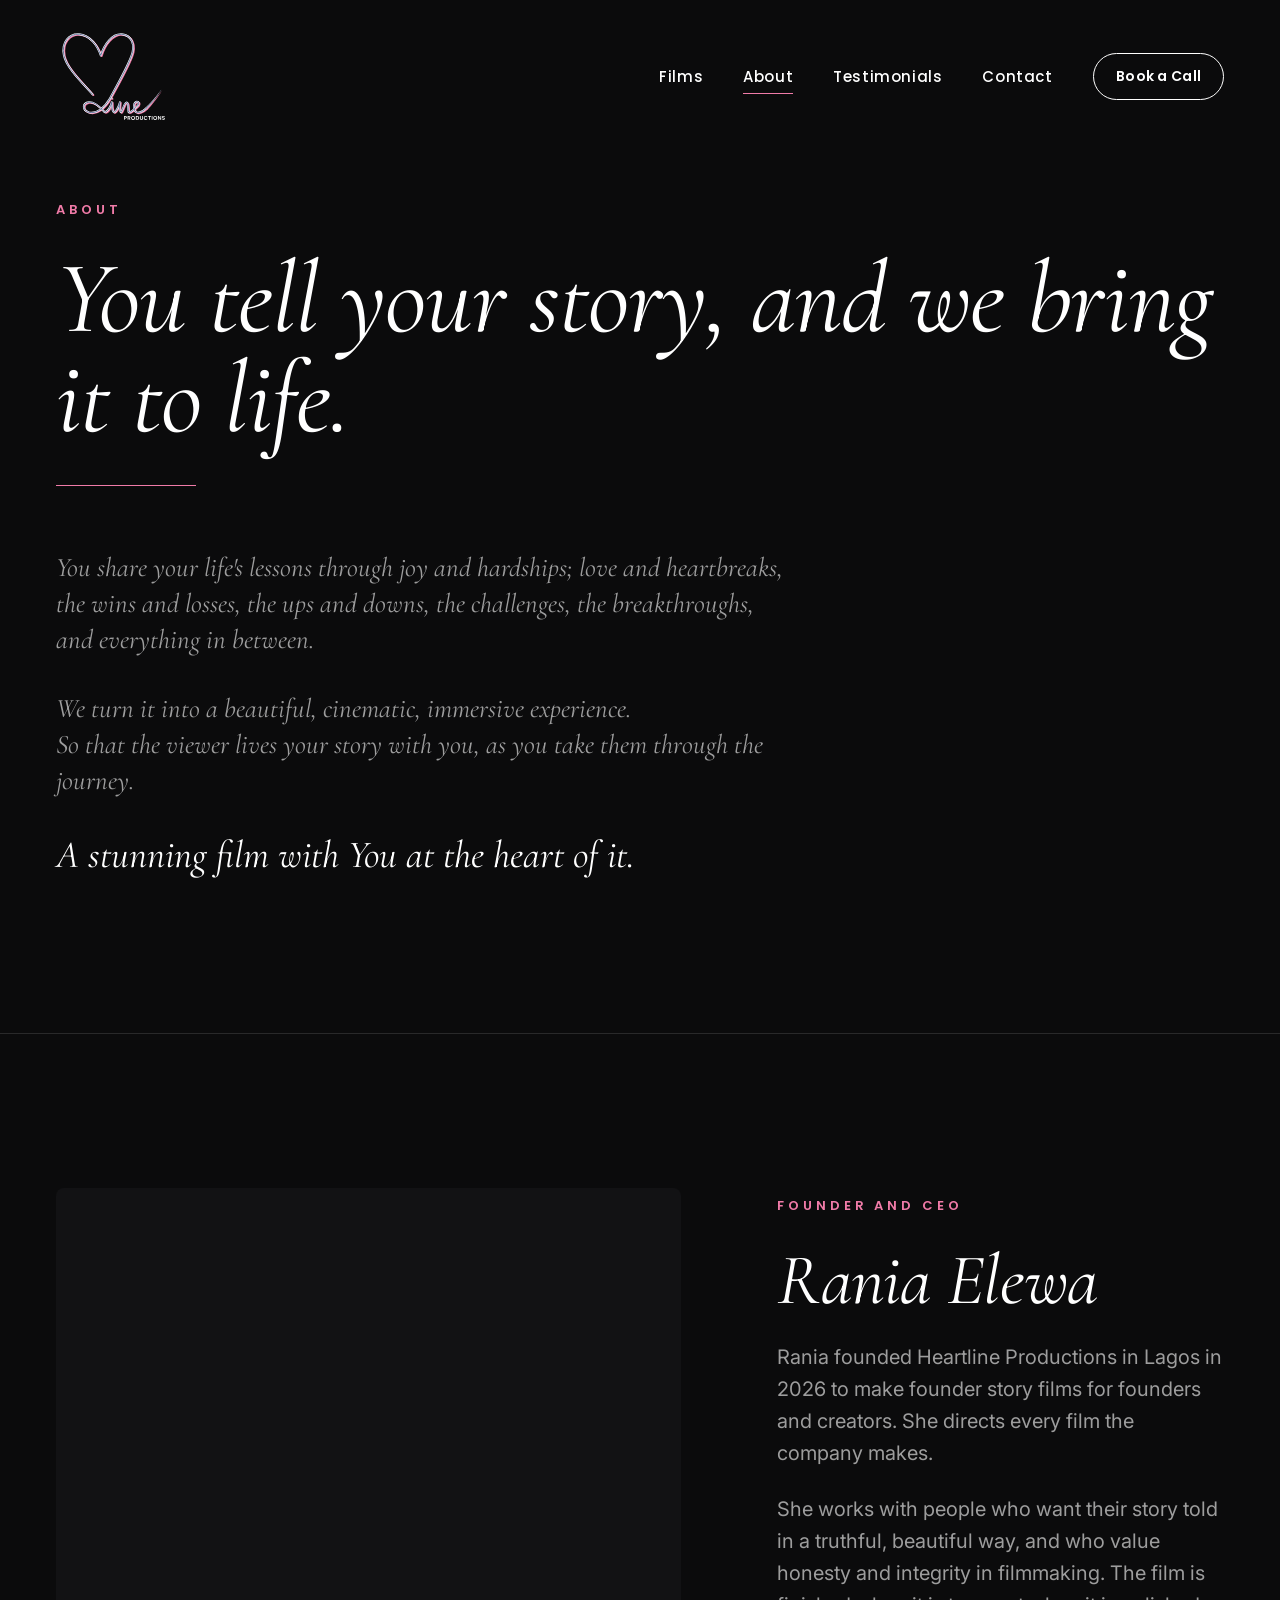
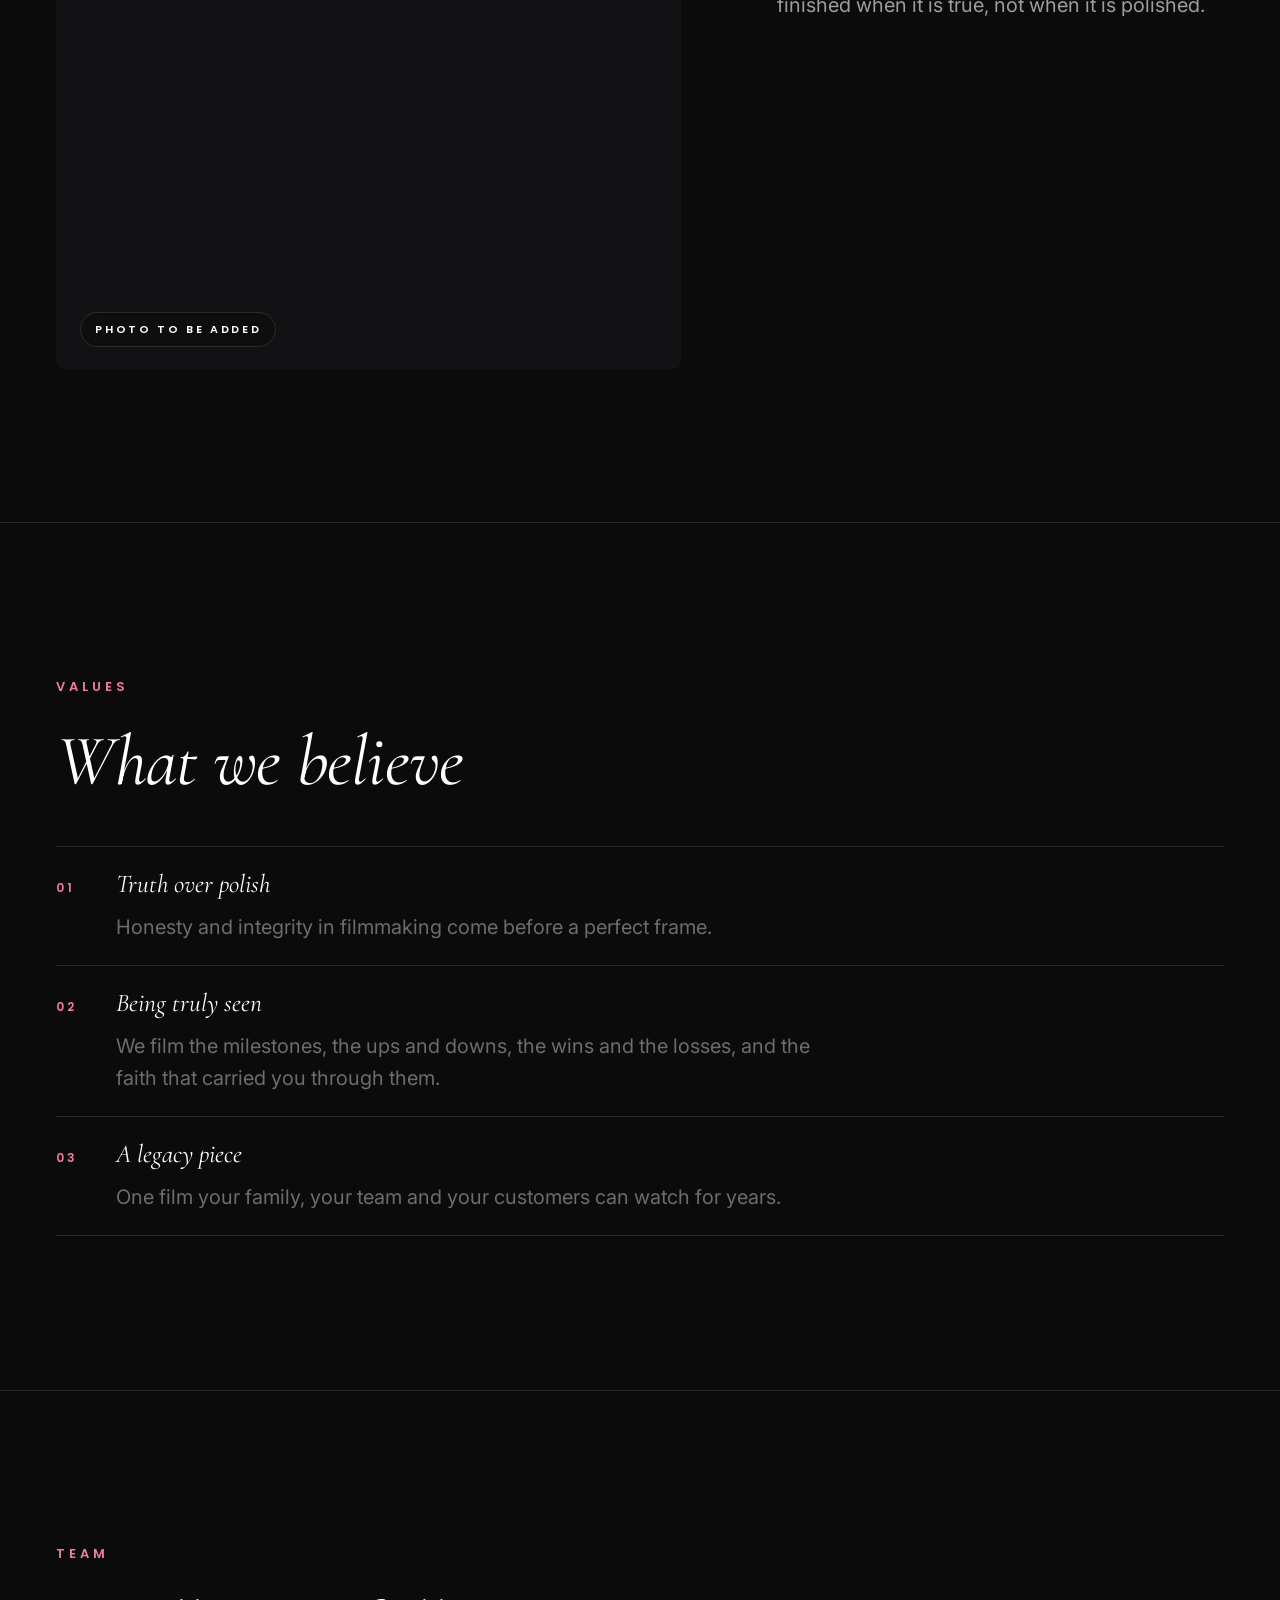
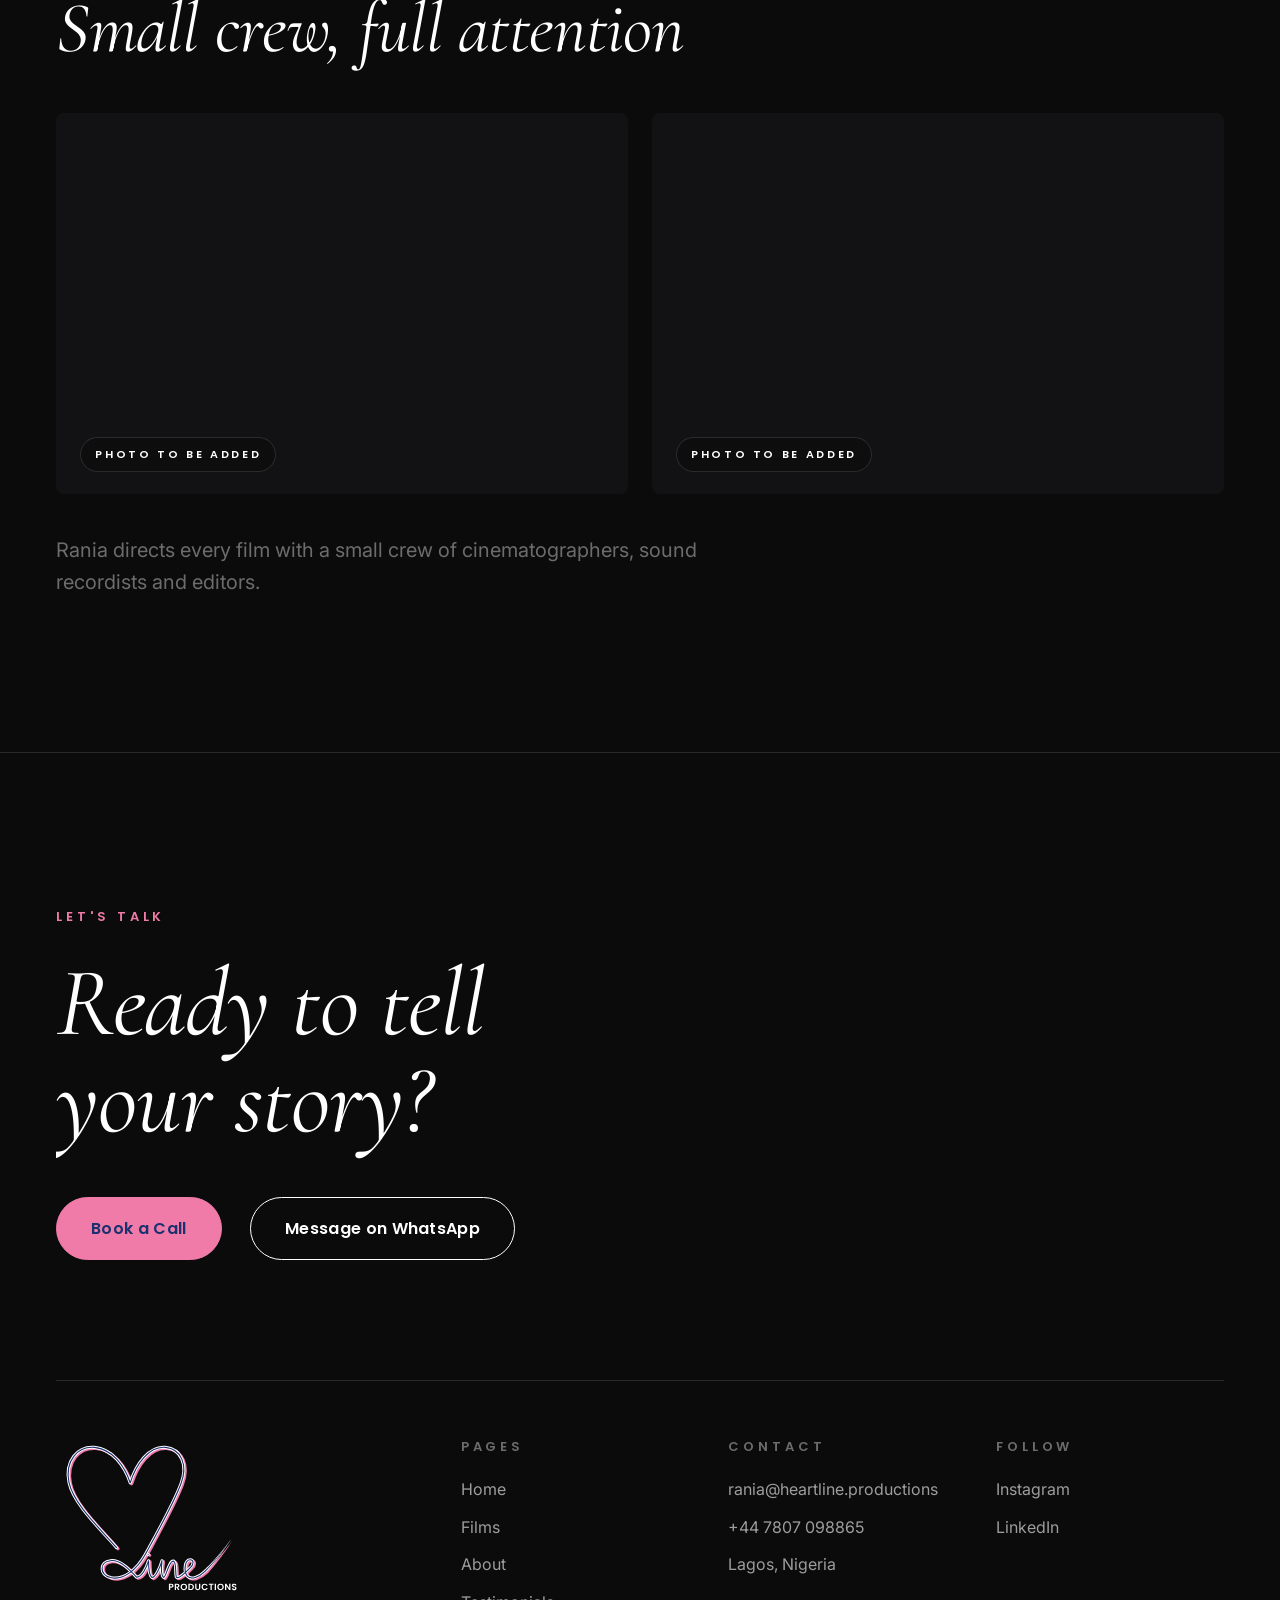
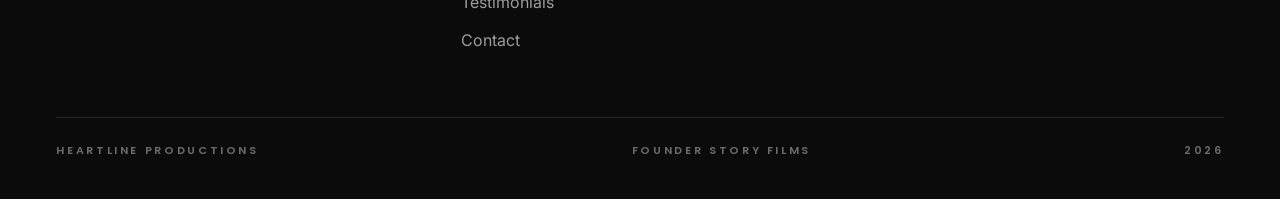
==== commit a394db36: "Update About page hero and body copy Co-Authored-By: Claude Opus 4.6 <noreply@anthropic.com>" ====
--- a/about.html
+++ b/about.html
@@ -71,13 +71,12 @@
   <section class="page-hero">
     <div class="wrap">
       <p class="label">About</p>
-      <h1 class="reveal-lines">We tell your story, and we do it beautifully.</h1>
+      <h1 class="reveal-lines">You tell your story, and we bring it to life.</h1>
       <div class="rule"></div>
       <div class="about-copy reveal-group">
-        <p class="statement small reveal">Our films draw the attention and support of those who are watching you, as they are inspired by your authenticity.</p>
-        <p class="statement small reveal">We capture your journey: the milestones, the ups and downs, wins and losses, your faith, your love, your truth, your creation, and everything in between.</p>
-        <p class="statement reveal">We reveal it in one stunning tell-all film.</p>
-        <p class="statement reveal">With YOU at the centre of it.</p>
+        <p class="statement small reveal">You share your life's lessons through joy and hardships; love and heartbreaks, the wins and losses, the ups and downs, the challenges, the breakthroughs, and everything in between.</p>
+        <p class="statement small reveal">We turn it into a beautiful, cinematic, immersive experience.<br>So that the viewer lives your story with you, as you take them through the journey.</p>
+        <p class="statement reveal">A stunning film with You at the heart of it.</p>
       </div>
     </div>
   </section>
--- a/assets/site.css
+++ b/assets/site.css
@@ -74,7 +74,8 @@
 
 /* cursor */
 .cursor{position:fixed;left:0;top:0;z-index:100;pointer-events:none;display:none}
-@media(pointer:fine){.cursor{display:block}body.has-cursor{cursor:none}body.has-cursor a,body.has-cursor button{cursor:none}}
+/* custom cursor retired 13 Sep 2026 (Baron): the system pointer is used everywhere */
+.cursor{display:none!important}
 .cursor-dot{position:absolute;width:8px;height:8px;margin:-4px 0 0 -4px;border-radius:50%;background:var(--ink);mix-blend-mode:difference}
 .cursor-ring{position:absolute;width:36px;height:36px;margin:-18px 0 0 -18px;border:1px solid rgba(255,255,255,.7);border-radius:50%;display:flex;align-items:center;justify-content:center;transition:width .35s var(--ease),height .35s var(--ease),margin .35s var(--ease),background-color .35s,border-color .35s}
 .cursor.is-hover .cursor-ring{width:64px;height:64px;margin:-32px 0 0 -32px;border-color:var(--pink)}
@@ -165,7 +166,7 @@
 /* footer */
 .site-footer{padding:var(--sec) 0 40px;border-top:1px solid var(--line);position:relative}
 .footer-title{font-size:clamp(48px,7.6vw,112px);line-height:1;max-width:14ch}
-.footer-actions{display:flex;flex-wrap:wrap;gap:16px;margin-top:48px}
+.footer-actions{display:flex;flex-wrap:wrap;align-items:center;gap:28px;margin-top:48px}
 .footer-grid{display:grid;gap:40px;margin-top:120px;padding-top:56px;border-top:1px solid var(--line)}
 @media(min-width:760px){.footer-grid{grid-template-columns:1.6fr 1fr 1fr 1fr}}
 .footer-brand img{height:160px;width:auto}
@@ -196,10 +197,10 @@
 .intro-logo .caps{fill:#fff;opacity:0}
 .intro-logo .tl,.intro-logo .dt{opacity:0;transform-box:fill-box;transform-origin:center}
 .intro-logo.bleed{opacity:0}
-.intro-logo.bleed .st{stroke:var(--pink)}
+.intro-logo.bleed .st{stroke:#E9B872}
 .intro-logo.bleed .core,.intro-logo.bleed .caps{display:none}
-.intro-logo.bleed .tl,.intro-logo.bleed .dt{fill:var(--pink)}
-.intro-wash{position:absolute;inset:0;background:radial-gradient(circle at 50% 55%,rgba(240,123,168,.9),rgba(240,123,168,0) 60%);opacity:0;transform-origin:center}
+.intro-logo.bleed .tl,.intro-logo.bleed .dt{fill:#E9B872}
+.intro-wash{position:absolute;inset:0;background:radial-gradient(circle at 50% 45%,rgba(255,225,170,.95) 0%,rgba(233,184,114,.75) 22%,rgba(233,184,114,0) 60%);opacity:0;transform-origin:center}
 html.intro-pending .site-header .logo img{opacity:0}
 .hero h1 .l1,.hero h1 .l2{display:block}
 html.intro-active .hero .label,html.intro-active .hero h1 .l1,html.intro-active .hero h1 .l2,html.intro-active .hero .rule,html.intro-active .hero-sub,html.intro-active .hero-actions{opacity:0}
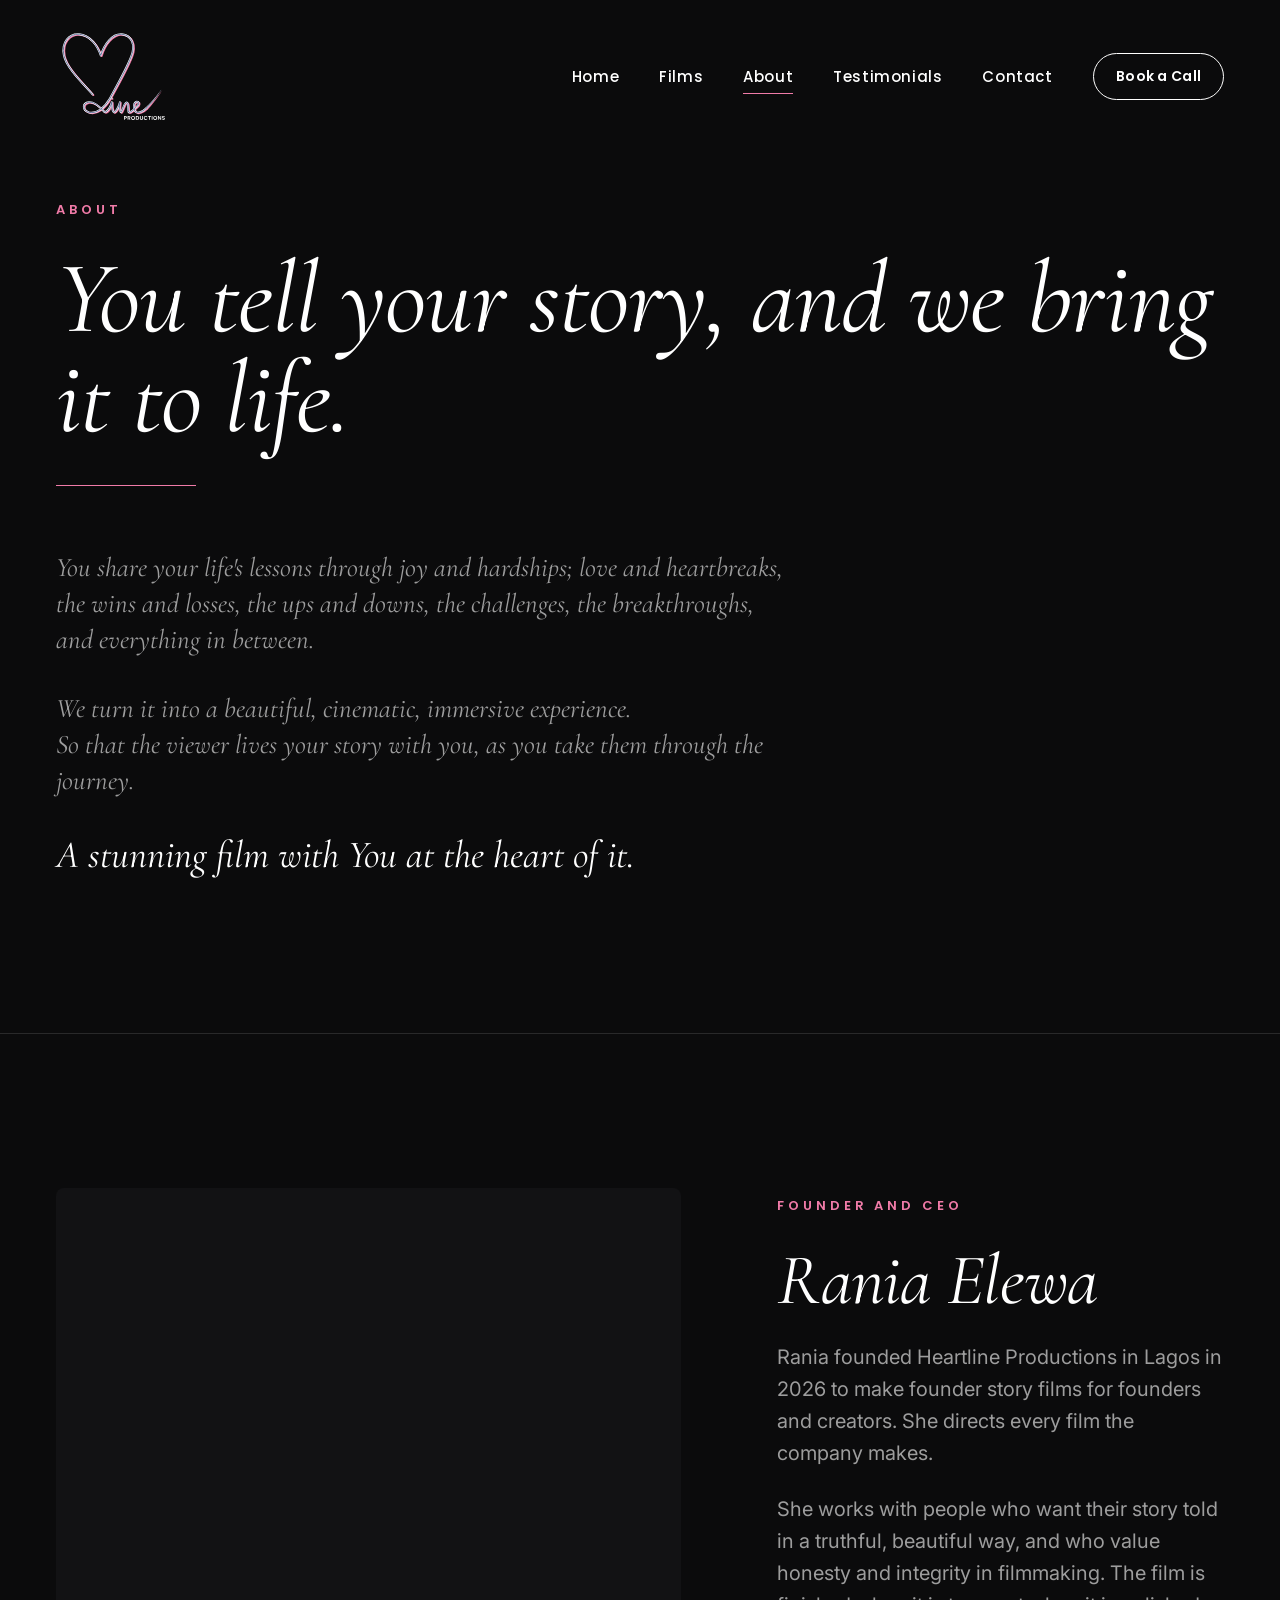
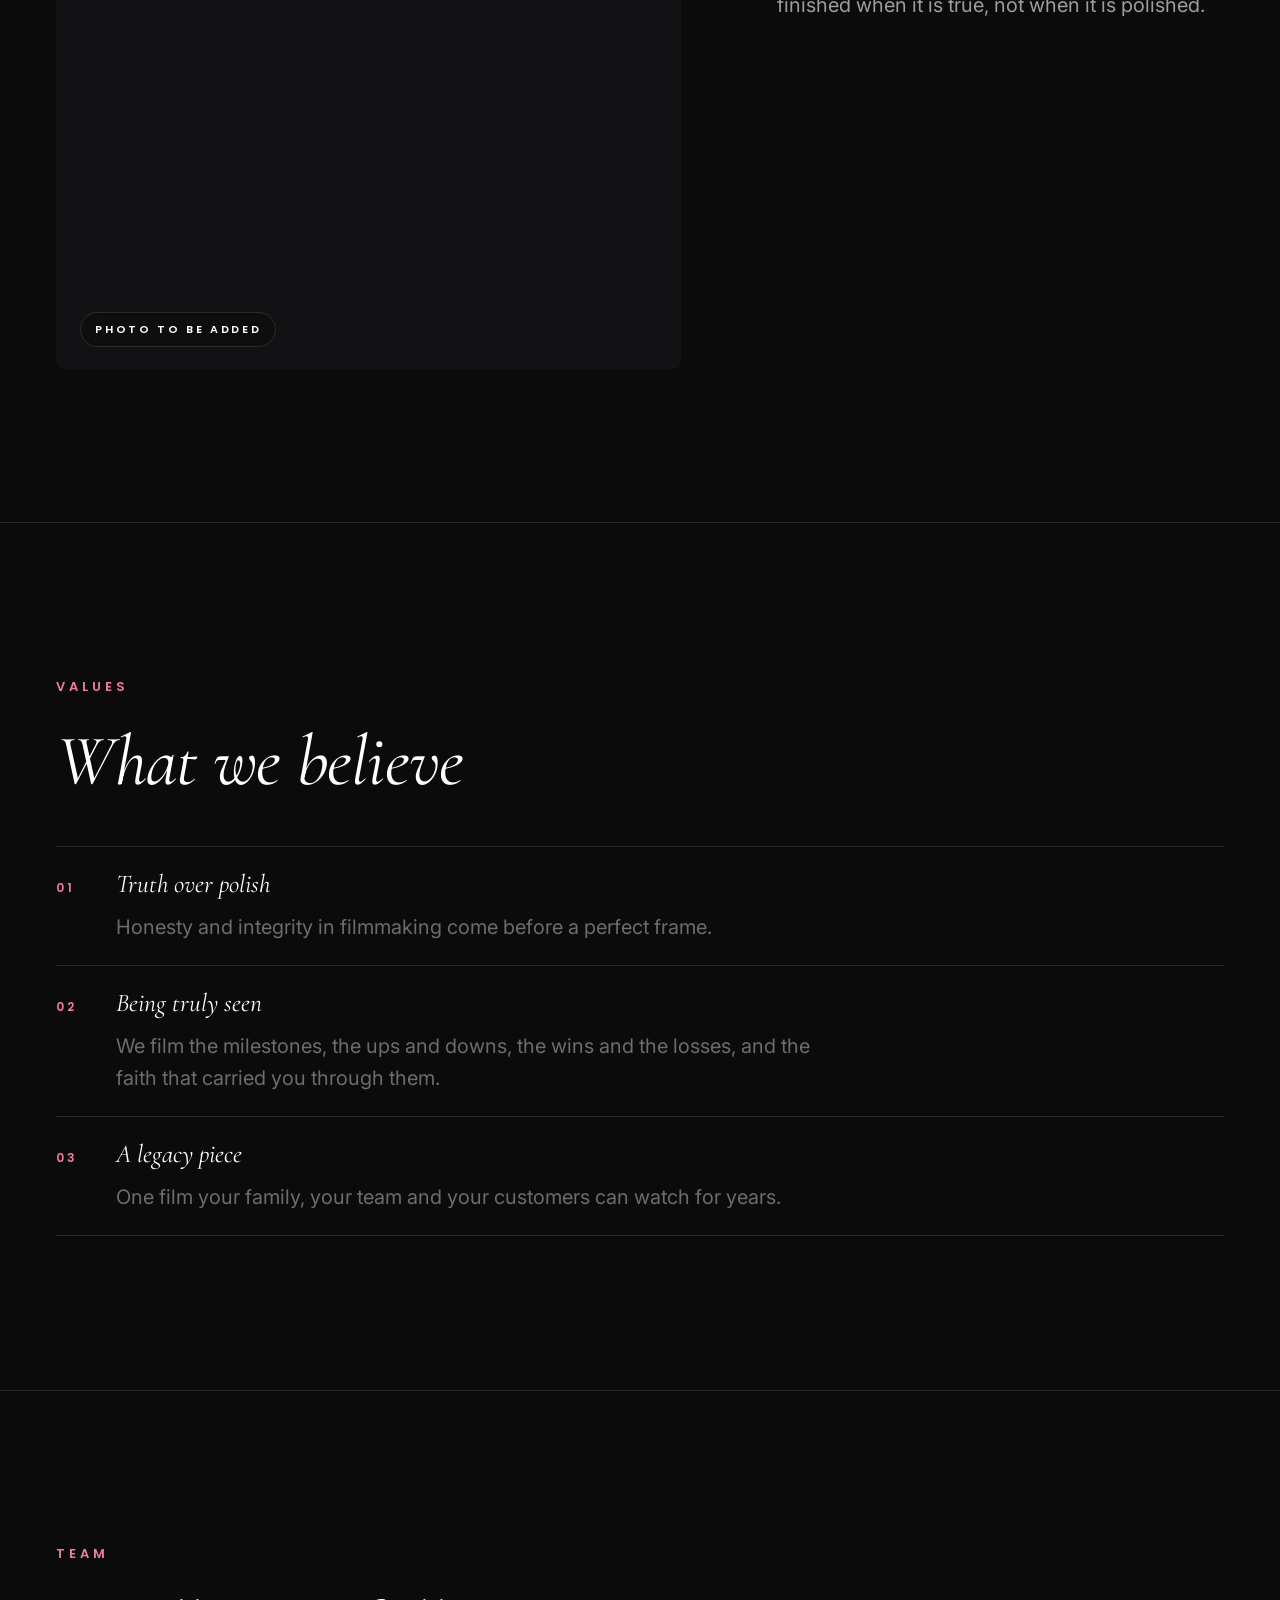
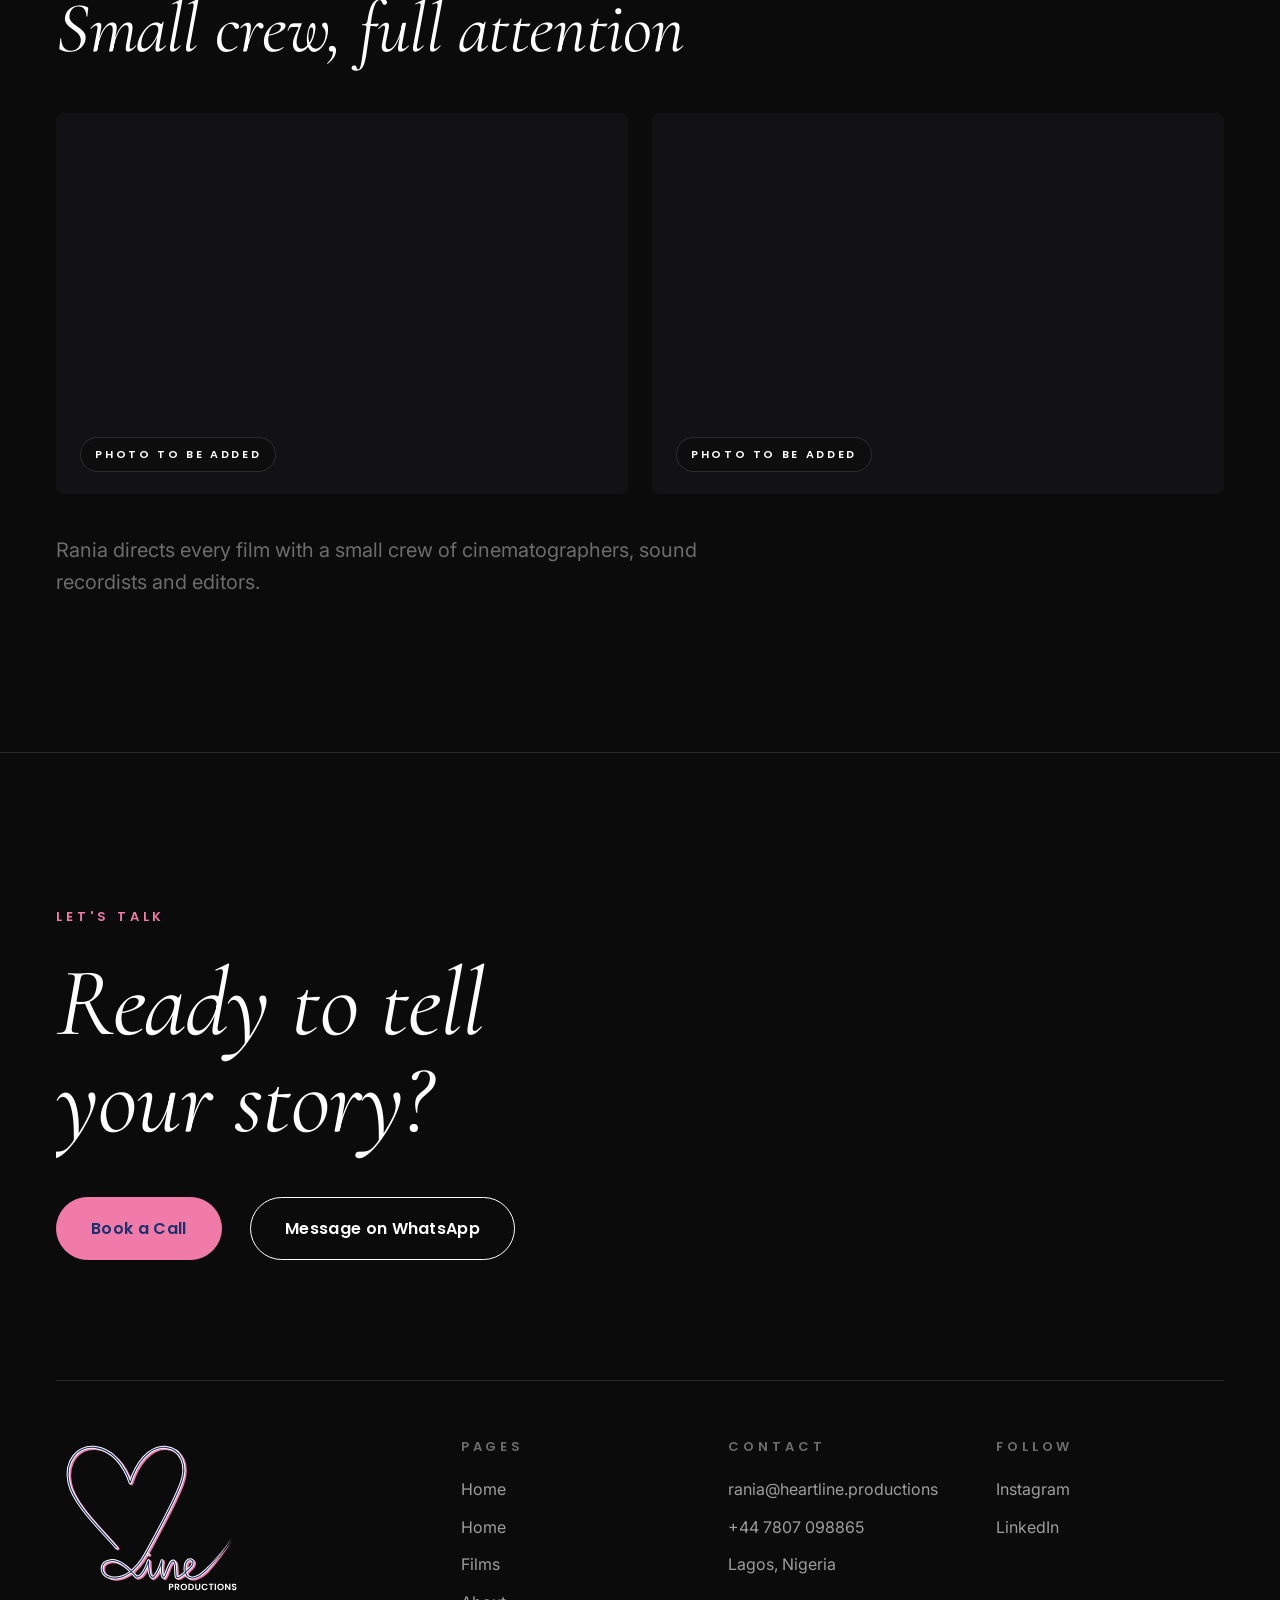
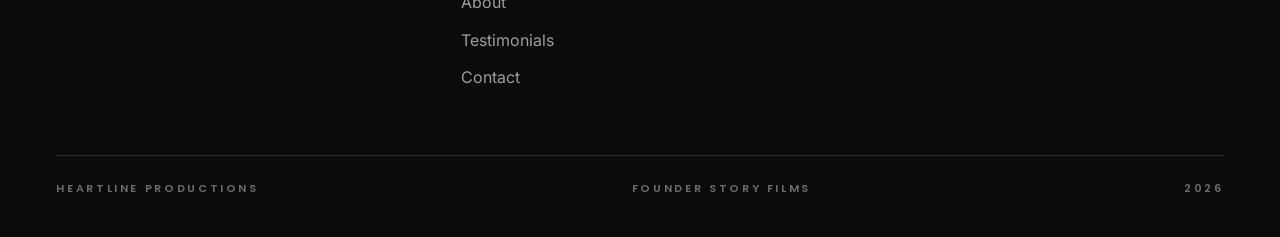
==== commit 2731f5f3: "Add Home tab to desktop nav across all pages Co-Authored-By: Claude Opus 4.6 <noreply@anthropic.com>" ====
--- a/about.html
+++ b/about.html
@@ -41,6 +41,7 @@
   <div class="wrap header-row">
     <a class="logo" href="/home" aria-label="Heartline Productions home"><img src="assets/logo-reverse.svg" alt="Heartline Productions" width="920" height="740"></a>
     <nav class="nav" aria-label="Primary">
+      <a href="/home">Home</a>
       <a href="/films">Films</a>
       <a href="/about">About</a>
       <a href="/testimonials">Testimonials</a>
@@ -53,7 +54,8 @@
 <div class="mobile-menu" id="mobile-menu" hidden>
   <nav aria-label="Mobile">
     <a href="/home">Home</a>
-    <a href="/films">Films</a>
+    <a href="/home">Home</a>
+      <a href="/films">Films</a>
     <a href="/about">About</a>
     <a href="/testimonials">Testimonials</a>
     <a href="/contact">Contact</a>
@@ -174,7 +176,8 @@
       <div class="footer-brand"><img src="assets/logo-reverse.svg" alt="Heartline Productions" width="920" height="740"></div>
       <div class="footer-col">
         <p class="label muted">Pages</p>
-        <a href="/home">Home</a><a href="/films">Films</a><a href="/about">About</a><a href="/testimonials">Testimonials</a><a href="/contact">Contact</a>
+        <a href="/home">Home</a><a href="/home">Home</a>
+      <a href="/films">Films</a><a href="/about">About</a><a href="/testimonials">Testimonials</a><a href="/contact">Contact</a>
       </div>
       <div class="footer-col">
         <p class="label muted">Contact</p>
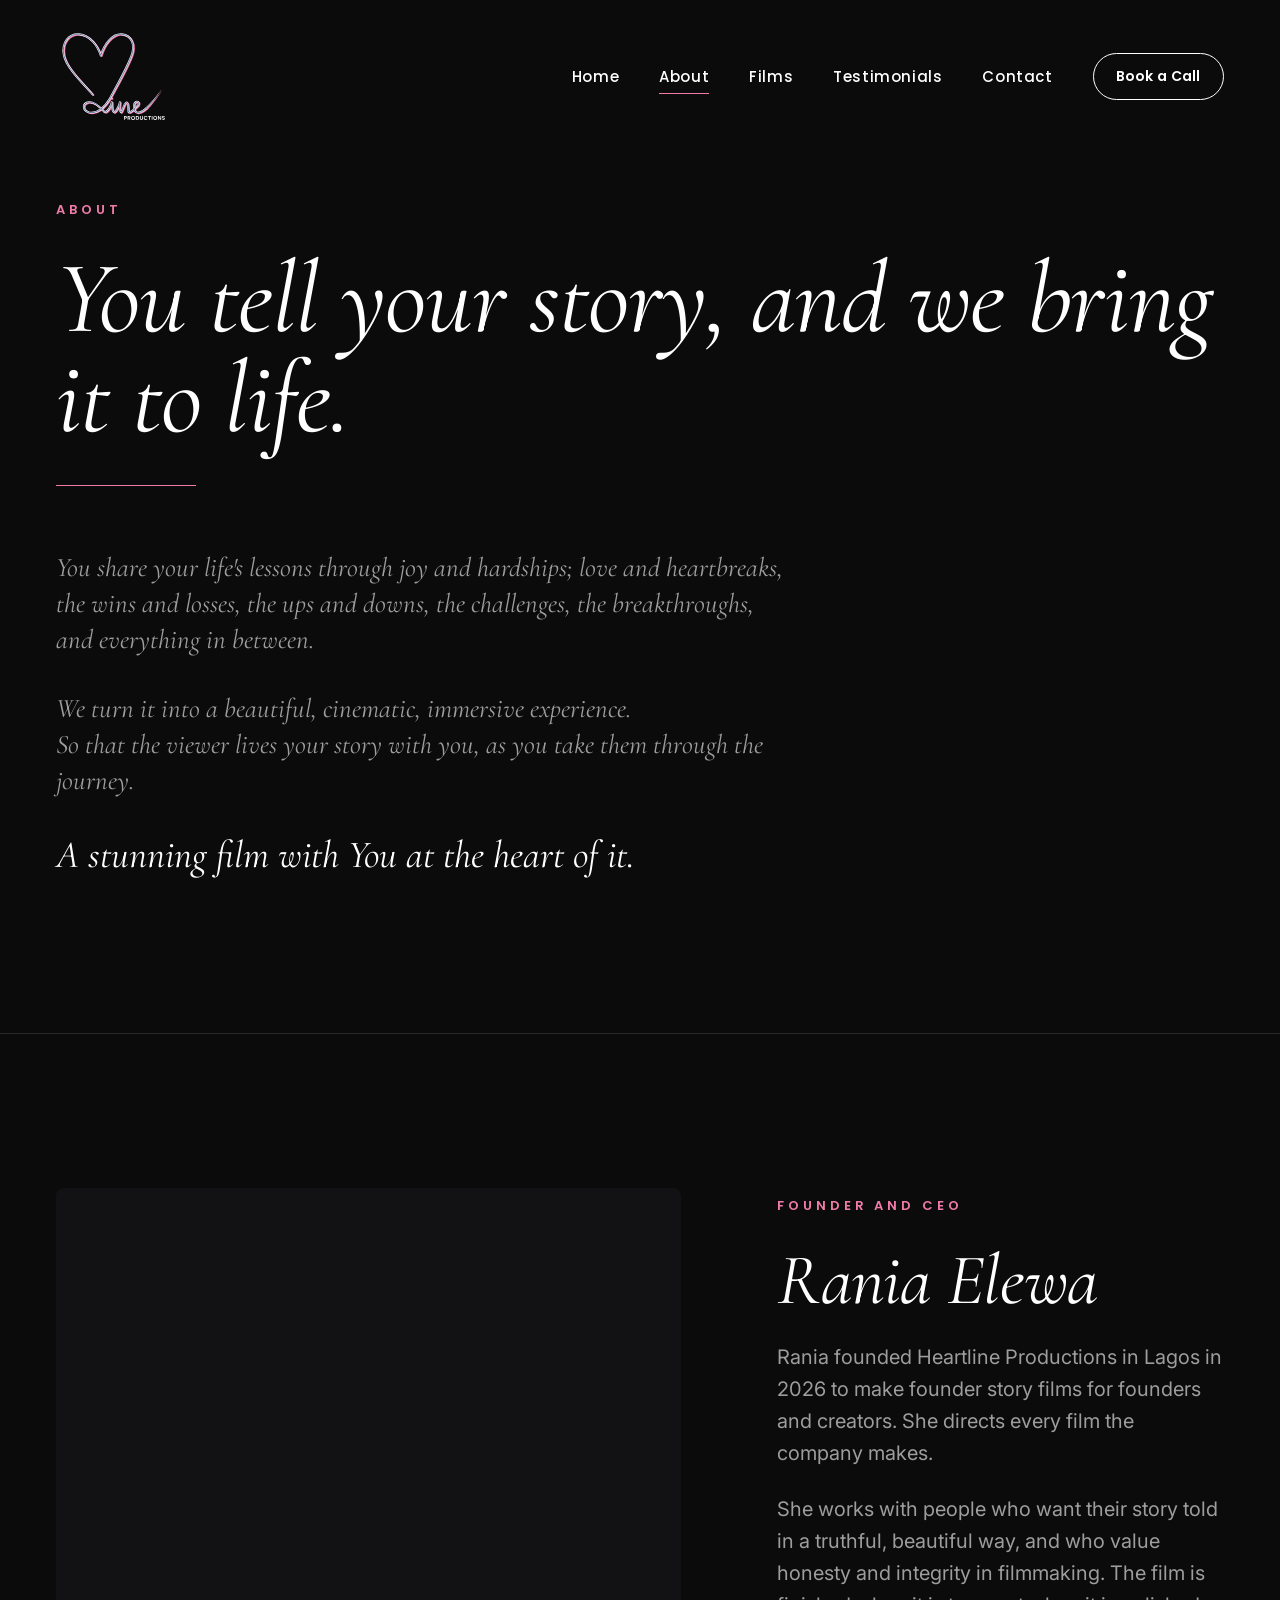
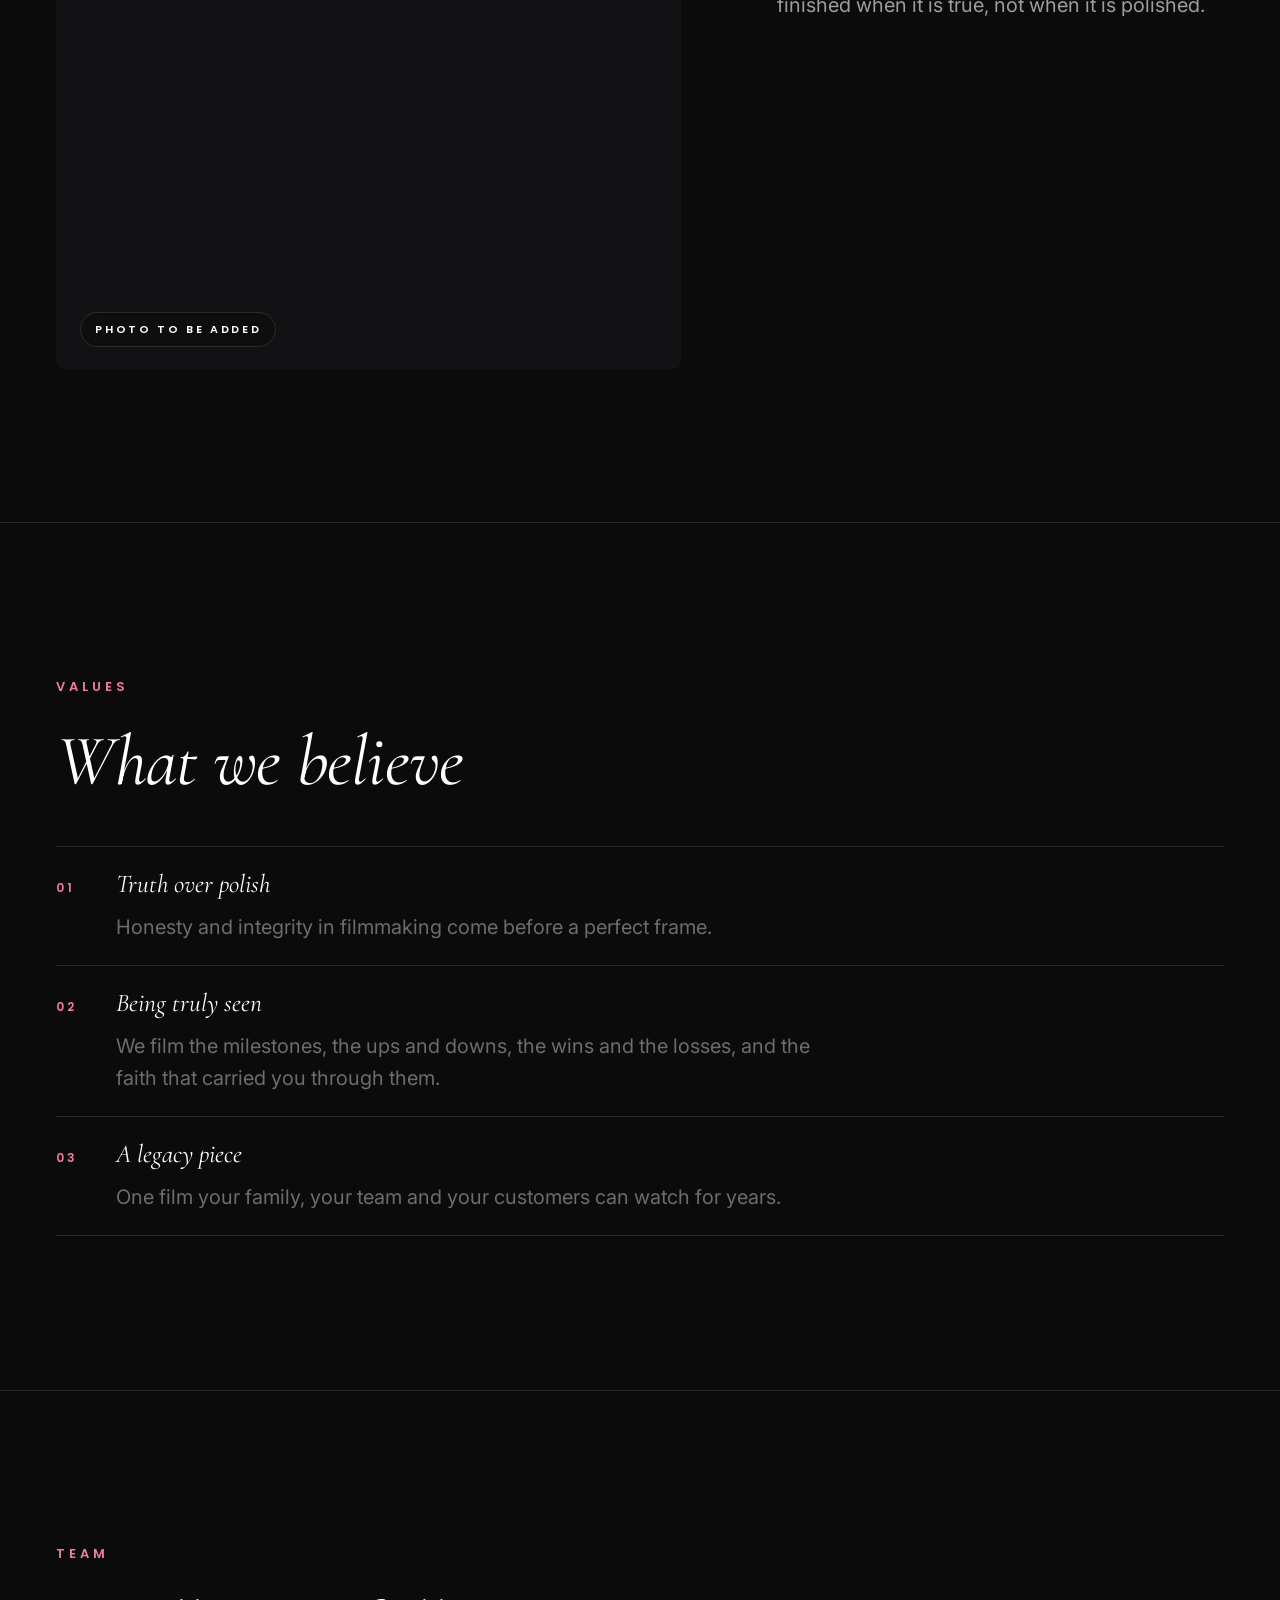
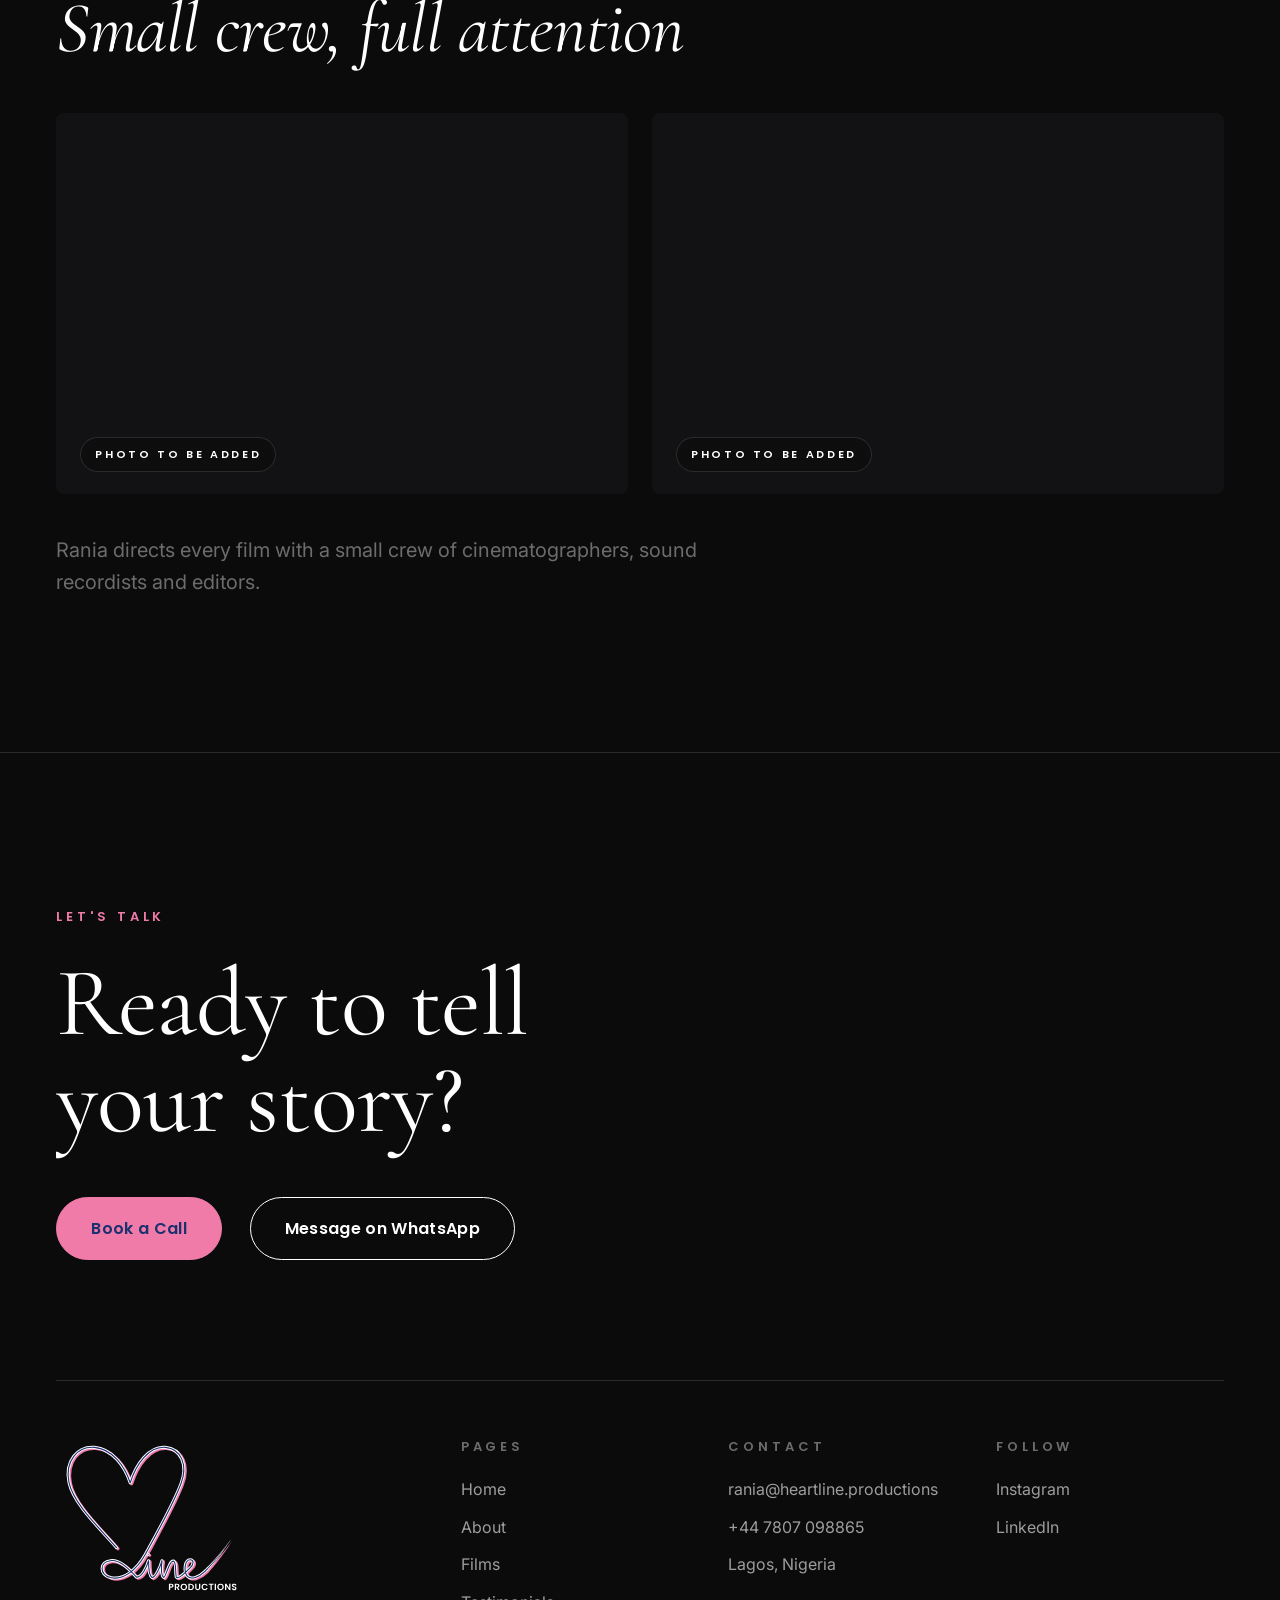
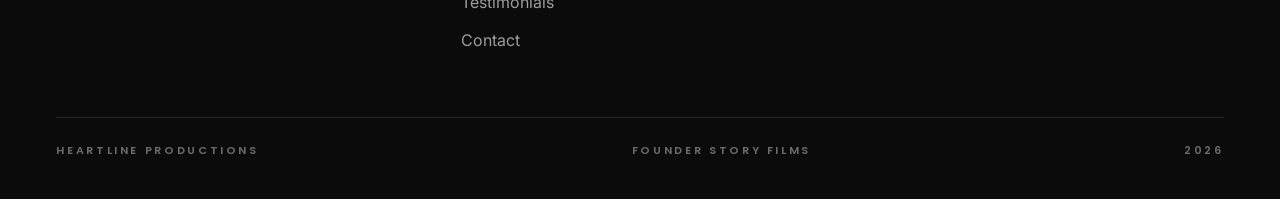
==== commit f8863a70: "Films page: coming soon; fix nav order and remove duplicate Home - Films page stripped to "Coming so" ====
--- a/about.html
+++ b/about.html
@@ -42,8 +42,8 @@
     <a class="logo" href="/home" aria-label="Heartline Productions home"><img src="assets/logo-reverse.svg" alt="Heartline Productions" width="920" height="740"></a>
     <nav class="nav" aria-label="Primary">
       <a href="/home">Home</a>
+      <a href="/about">About</a>
       <a href="/films">Films</a>
-      <a href="/about">About</a>
       <a href="/testimonials">Testimonials</a>
       <a href="/contact">Contact</a>
       <a class="btn small" href="/contact#book">Book a Call</a>
@@ -54,9 +54,8 @@
 <div class="mobile-menu" id="mobile-menu" hidden>
   <nav aria-label="Mobile">
     <a href="/home">Home</a>
-    <a href="/home">Home</a>
-      <a href="/films">Films</a>
     <a href="/about">About</a>
+    <a href="/films">Films</a>
     <a href="/testimonials">Testimonials</a>
     <a href="/contact">Contact</a>
   </nav>
@@ -176,8 +175,11 @@
       <div class="footer-brand"><img src="assets/logo-reverse.svg" alt="Heartline Productions" width="920" height="740"></div>
       <div class="footer-col">
         <p class="label muted">Pages</p>
-        <a href="/home">Home</a><a href="/home">Home</a>
-      <a href="/films">Films</a><a href="/about">About</a><a href="/testimonials">Testimonials</a><a href="/contact">Contact</a>
+        <a href="/home">Home</a>
+        <a href="/about">About</a>
+        <a href="/films">Films</a>
+        <a href="/testimonials">Testimonials</a>
+        <a href="/contact">Contact</a>
       </div>
       <div class="footer-col">
         <p class="label muted">Contact</p>
--- a/assets/site.css
+++ b/assets/site.css
@@ -39,7 +39,7 @@
 .ink{color:var(--ink)}
 
 /* buttons */
-.btn{position:relative;display:inline-flex;align-items:center;justify-content:center;gap:12px;border:1px solid var(--ink);border-radius:999px;padding:18px 34px;font:600 16px var(--caps);color:var(--ink);letter-spacing:.02em;transition:color .35s var(--ease),background-color .35s var(--ease),transform .5s var(--ease);will-change:transform;white-space:nowrap}
+.btn{position:relative;display:inline-flex;align-items:center;justify-content:center;gap:12px;border:1px solid var(--ink);border-radius:999px;padding:18px 34px;font:600 16px var(--caps);color:var(--ink);letter-spacing:.02em;transition:color .35s var(--ease),background-color .35s var(--ease),border-color .35s var(--ease);white-space:nowrap}
 .btn:hover{background:var(--ink);color:#0B0B0C}
 .btn.small{padding:12px 22px;font-size:14px}
 .btn.pink{background:var(--pink);border-color:var(--pink);color:var(--navy)}
@@ -165,7 +165,7 @@
 
 /* footer */
 .site-footer{padding:var(--sec) 0 40px;border-top:1px solid var(--line);position:relative}
-.footer-title{font-size:clamp(48px,7.6vw,112px);line-height:1;max-width:14ch}
+.footer-title{font-size:clamp(48px,7.6vw,112px);line-height:1;max-width:14ch;font-style:normal}
 .footer-actions{display:flex;flex-wrap:wrap;align-items:center;gap:28px;margin-top:48px}
 .footer-grid{display:grid;gap:40px;margin-top:120px;padding-top:56px;border-top:1px solid var(--line)}
 @media(min-width:760px){.footer-grid{grid-template-columns:1.6fr 1fr 1fr 1fr}}
@@ -203,4 +203,3 @@
 .intro-wash{position:absolute;inset:0;background:radial-gradient(circle at 50% 45%,rgba(255,225,170,.95) 0%,rgba(233,184,114,.75) 22%,rgba(233,184,114,0) 60%);opacity:0;transform-origin:center}
 html.intro-pending .site-header .logo img{opacity:0}
 .hero h1 .l1,.hero h1 .l2{display:block}
-html.intro-active .hero .label,html.intro-active .hero h1 .l1,html.intro-active .hero h1 .l2,html.intro-active .hero .rule,html.intro-active .hero-sub,html.intro-active .hero-actions{opacity:0}
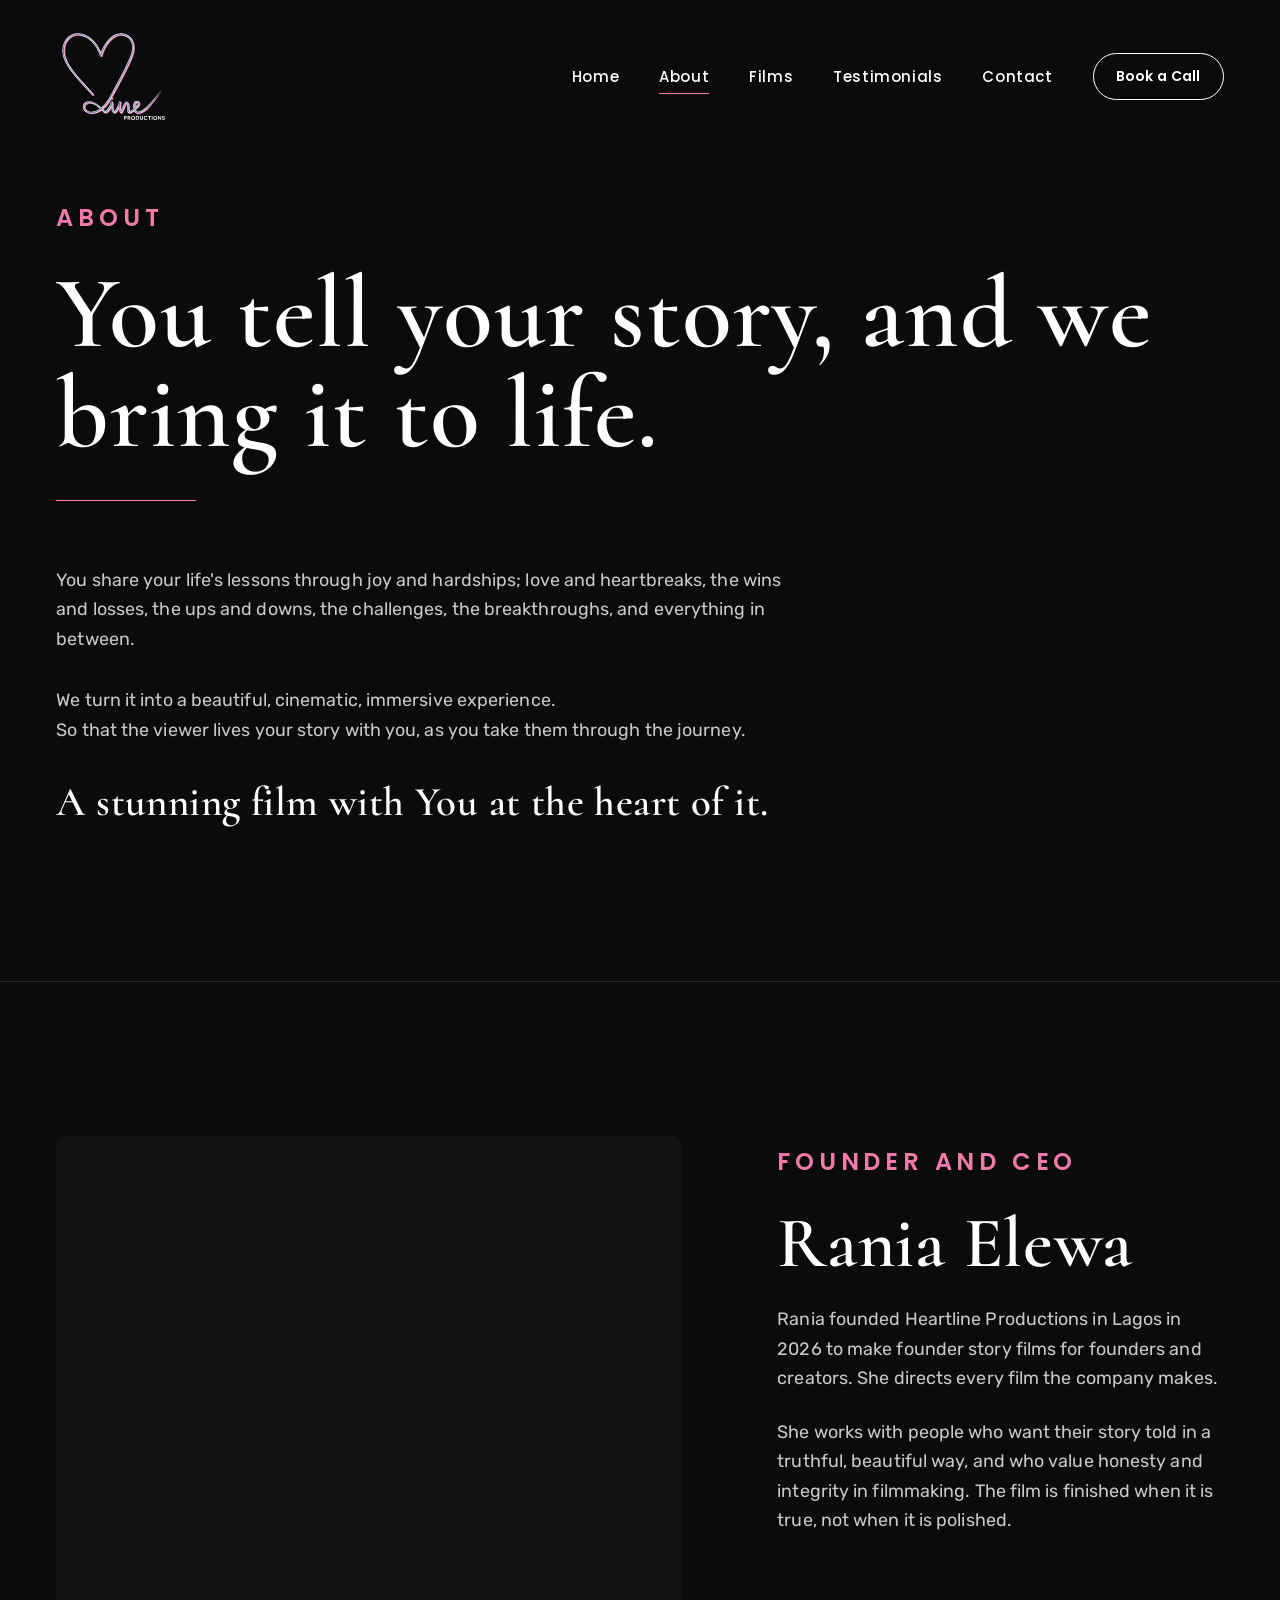
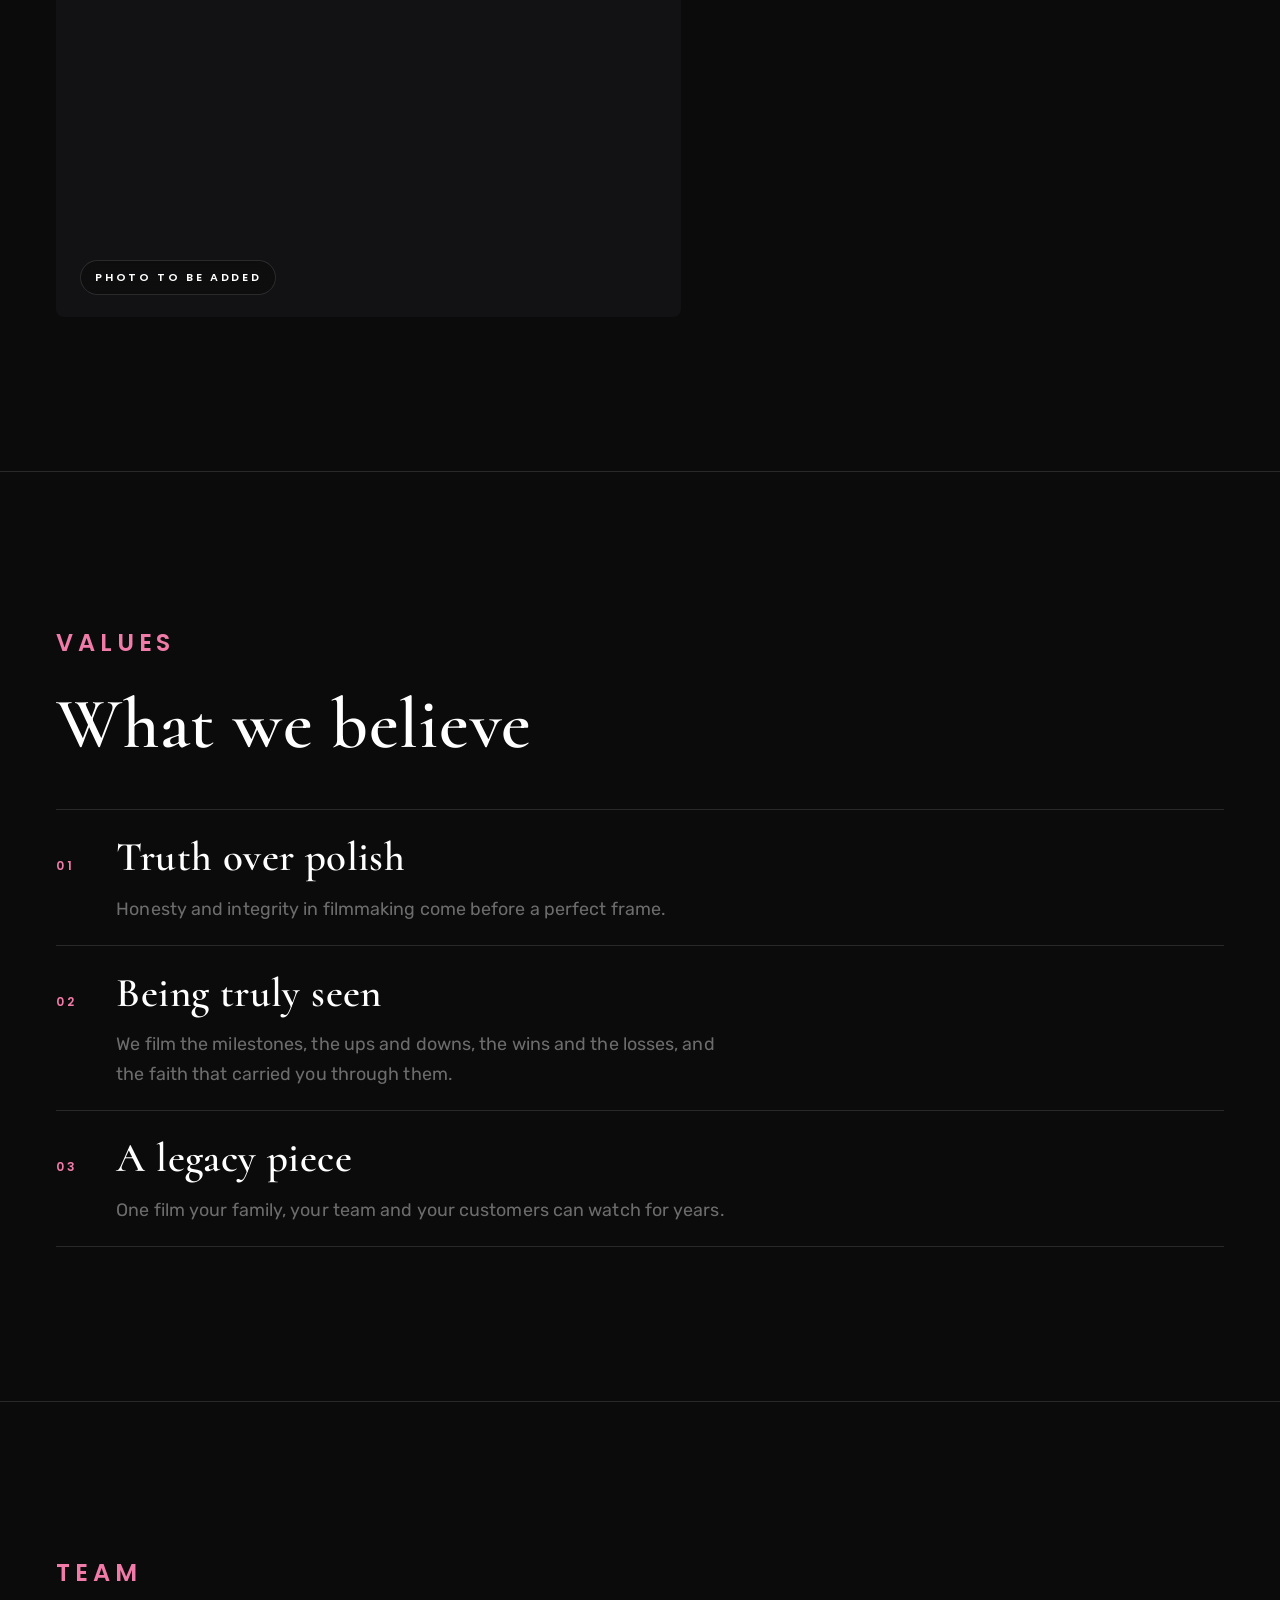
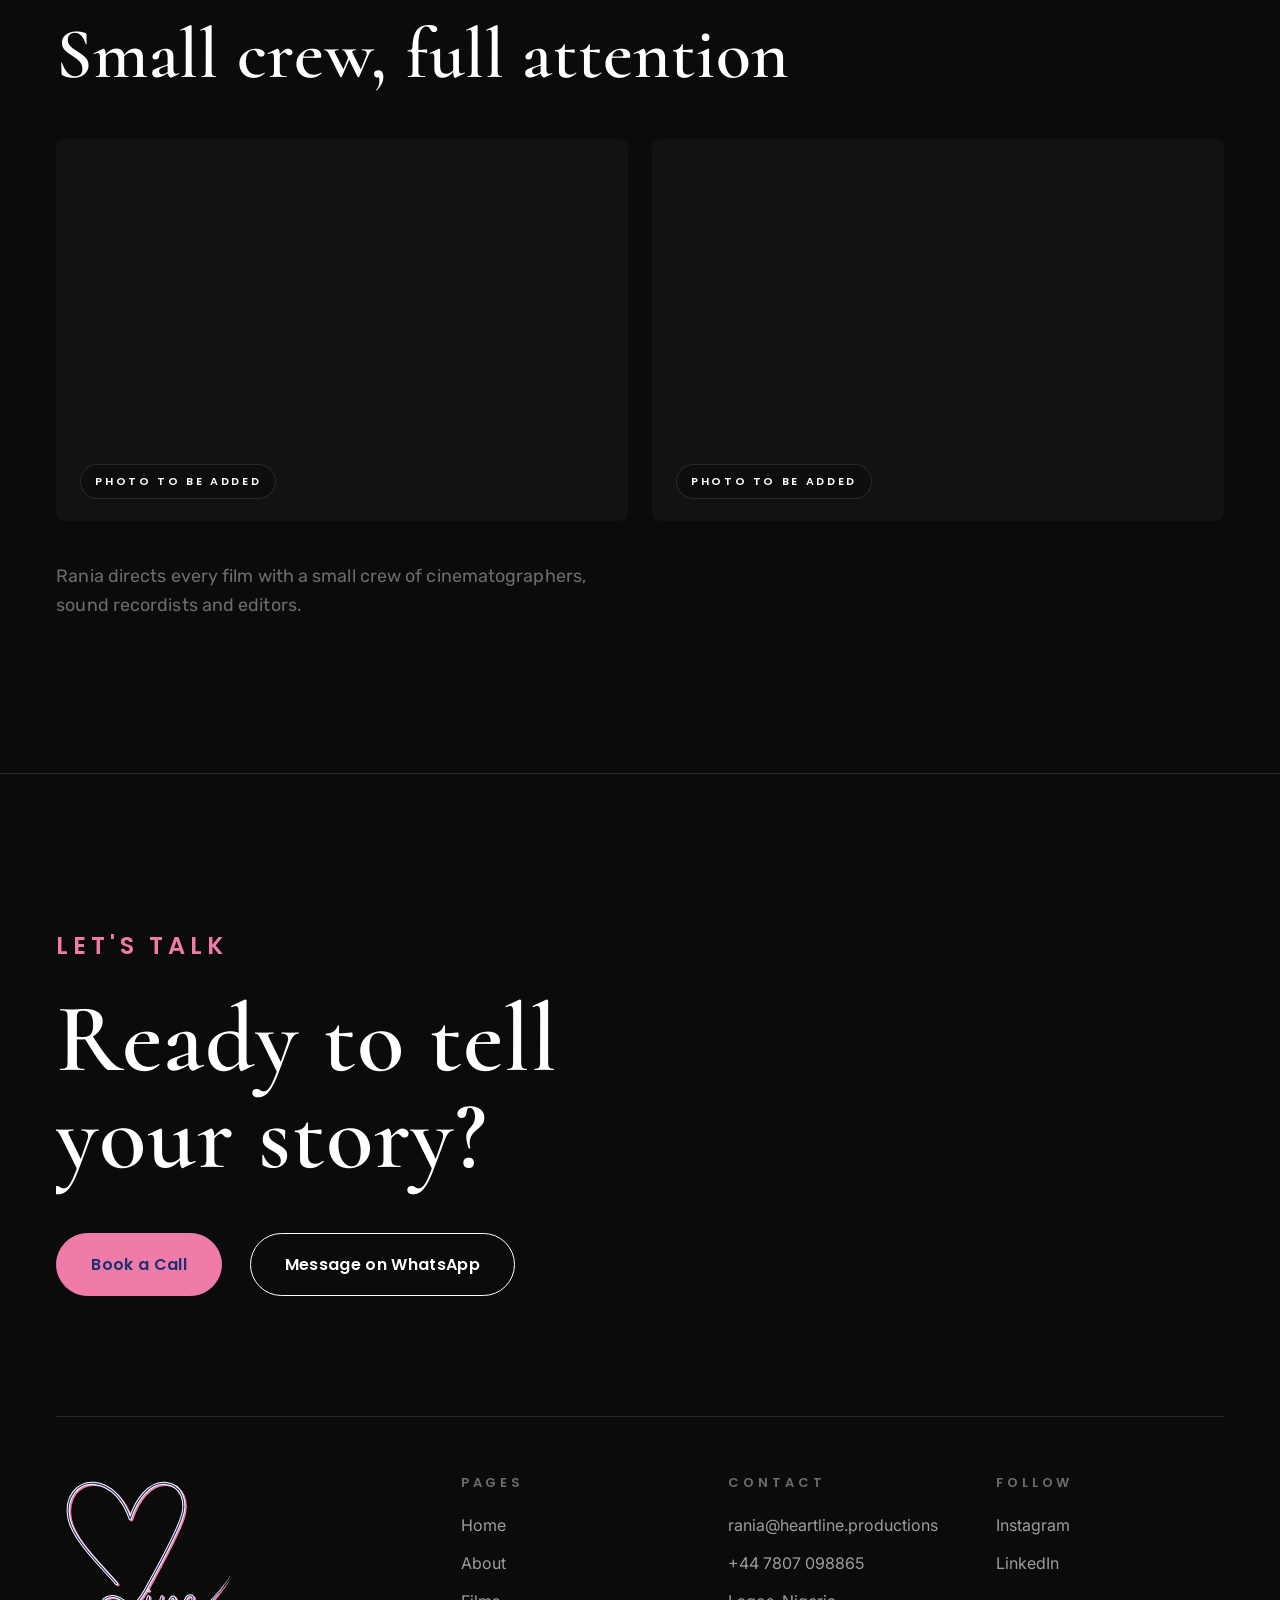
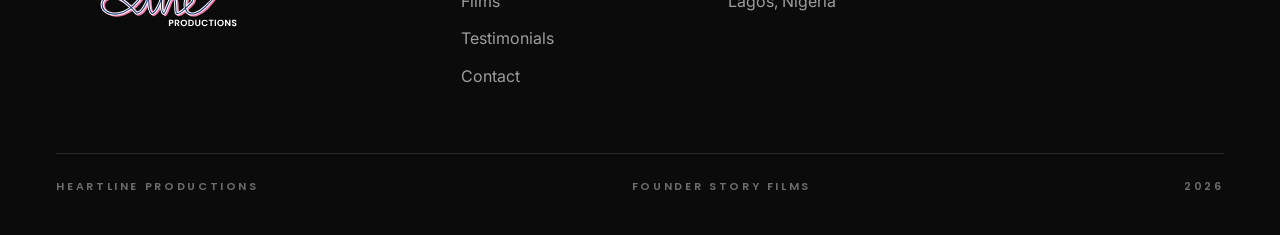
==== commit ad2880c7: "Expand About body copy and align fonts across all pages Break the About Heartline body into five par" ====
--- a/about.html
+++ b/about.html
@@ -17,13 +17,16 @@
 <meta name="twitter:image" content="assets/og.jpg">
 <link rel="preconnect" href="https://fonts.googleapis.com">
 <link rel="preconnect" href="https://fonts.gstatic.com" crossorigin>
-<link href="https://fonts.googleapis.com/css2?family=Cormorant+Garamond:ital,wght@0,400;1,400;1,500&family=Inter:wght@400;500&family=Poppins:wght@500;600&display=swap" rel="stylesheet">
+<link href="https://fonts.googleapis.com/css2?family=Cormorant+Garamond:ital,wght@0,400;1,400;1,500&family=Cormorant:wght@600&family=Inter:wght@300;400;500&family=Poppins:wght@500;600&family=Josefin+Sans:wght@300;400&family=Rubik:wght@400&display=swap" rel="stylesheet">
 <link rel="stylesheet" href="assets/site.css">
 <style>
 .about-intro{margin-top:56px;max-width:26ch}
   .about-copy{margin-top:64px;max-width:56ch}
   .about-copy .statement+.statement{margin-top:32px}
-  .about-copy .statement.small{font-size:clamp(22px,2.1vw,30px);line-height:1.35;color:var(--ink-60)}
+  .about-copy .statement.small{font-family:'Rubik',sans-serif;font-weight:400;font-style:normal;font-size:clamp(15px,1.4vw,18px);line-height:1.65;letter-spacing:.005em;color:rgba(255,255,255,.78)}
+  .founder-copy p{font-family:'Rubik',sans-serif;font-weight:400;font-size:clamp(15px,1.4vw,18px);line-height:1.65;letter-spacing:.005em;color:rgba(255,255,255,.78)}
+  .list-note{font-family:'Rubik',sans-serif;font-weight:400;font-size:clamp(15px,1.4vw,18px);line-height:1.65;letter-spacing:.005em}
+  .team-note{font-family:'Rubik',sans-serif;font-weight:400;font-size:clamp(15px,1.4vw,18px);line-height:1.65;letter-spacing:.005em}
   .frame.portrait{aspect-ratio:4/5}
   /* .awaiting hides the not-yet-supplied photo. Drop the class and the frame-tag when the real image lands. */
   .frame.awaiting img{opacity:0}
--- a/assets/site.css
+++ b/assets/site.css
@@ -24,13 +24,14 @@
 section{padding:var(--sec) 0;position:relative}
 section+section{border-top:1px solid var(--line)}
 h1,h2,h3,.serif{font-family:var(--serif);font-weight:400;font-style:italic;color:var(--ink);letter-spacing:-.01em}
-h1{font-size:clamp(56px,10.4vw,150px);line-height:.98}
-h2{font-size:clamp(40px,5.6vw,84px);line-height:1.02}
+h1{font-family:'Cormorant','Cormorant Garamond',Georgia,serif;font-weight:600;font-style:normal;font-size:clamp(56px,10.4vw,150px);line-height:.98;letter-spacing:.01em}
+h2{font-family:'Cormorant','Cormorant Garamond',Georgia,serif;font-weight:600;font-style:normal;font-size:clamp(40px,5.6vw,84px);line-height:1.02;letter-spacing:.01em}
 h3{font-size:clamp(28px,3vw,44px);line-height:1.1}
-.statement{font-family:var(--serif);font-style:italic;font-size:clamp(28px,3vw,44px);line-height:1.25;color:var(--ink)}
+.statement{font-family:'Cormorant','Cormorant Garamond',Georgia,serif;font-weight:600;font-style:normal;font-size:clamp(30px,3.2vw,48px);line-height:1.25;letter-spacing:.01em;color:var(--ink)}
 p.lead{color:var(--ink);font-size:clamp(19px,1.6vw,24px)}
-.label{font:600 13px var(--caps);letter-spacing:.3em;text-transform:uppercase;color:var(--pink);margin-bottom:28px}
+.label{font:600 24px var(--caps);letter-spacing:.2em;text-transform:uppercase;color:var(--pink);margin-bottom:28px}
 .label.muted{color:var(--ink-40)}
+.footer-col .label,.channel .label,span.label,cite.label{font-size:13px;letter-spacing:.3em}
 .rule{width:140px;height:1px;background:var(--pink);margin:36px 0}
 .rule.center{margin-left:auto;margin-right:auto}
 .tag{display:inline-block;font:600 11px var(--caps);letter-spacing:.24em;text-transform:uppercase;color:var(--ink);border:1px solid var(--line);border-radius:999px;padding:8px 14px}
@@ -146,7 +147,7 @@
 .list li{padding:22px 0;border-top:1px solid var(--line);display:flex;gap:24px;align-items:baseline}
 .list li:last-child{border-bottom:1px solid var(--line)}
 .list .n{font:600 12px var(--caps);letter-spacing:.24em;color:var(--pink);min-width:36px}
-.list .t{font:400 italic clamp(22px,2vw,30px)/1.2 var(--serif);color:var(--ink)}
+.list .t{font-family:'Cormorant','Cormorant Garamond',Georgia,serif;font-weight:600;font-style:normal;font-size:clamp(30px,3.2vw,48px);line-height:1.25;letter-spacing:.01em;color:var(--ink)}
 
 /* forms */
 .form{display:grid;gap:22px}
